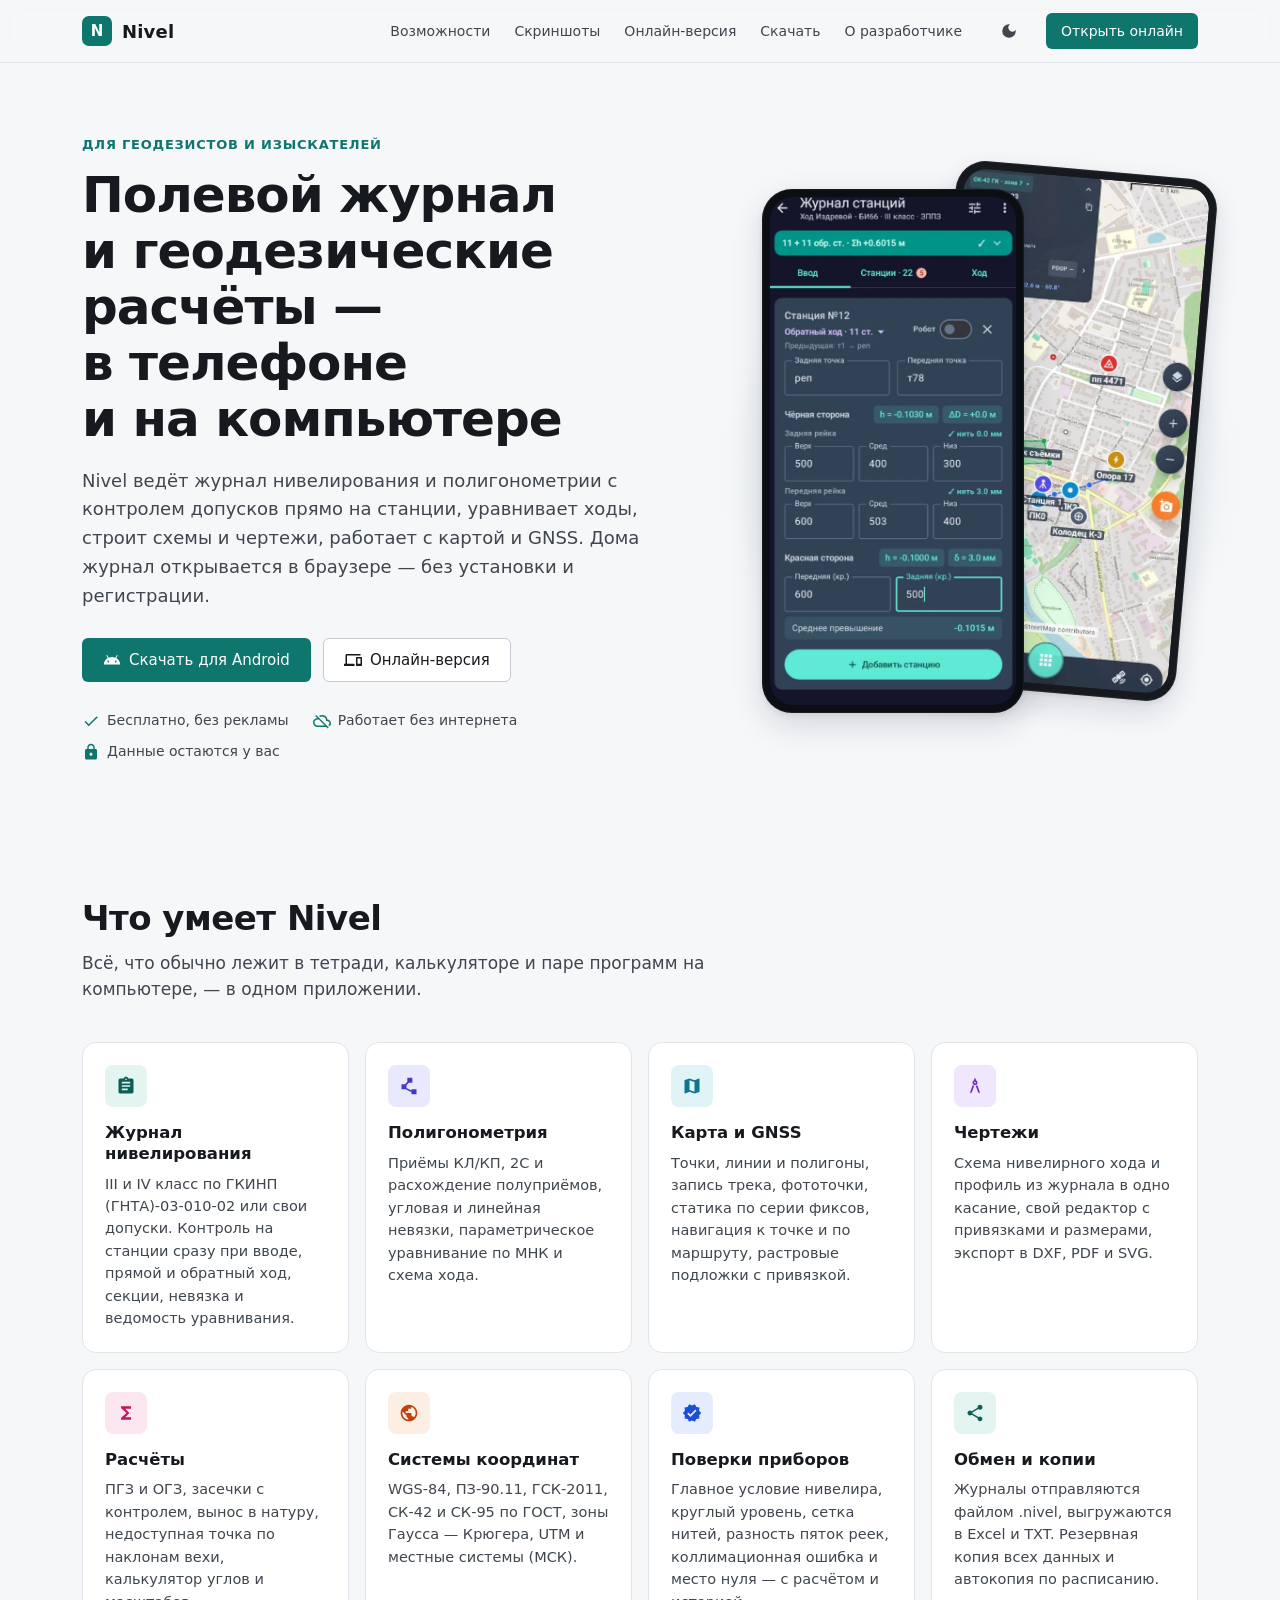
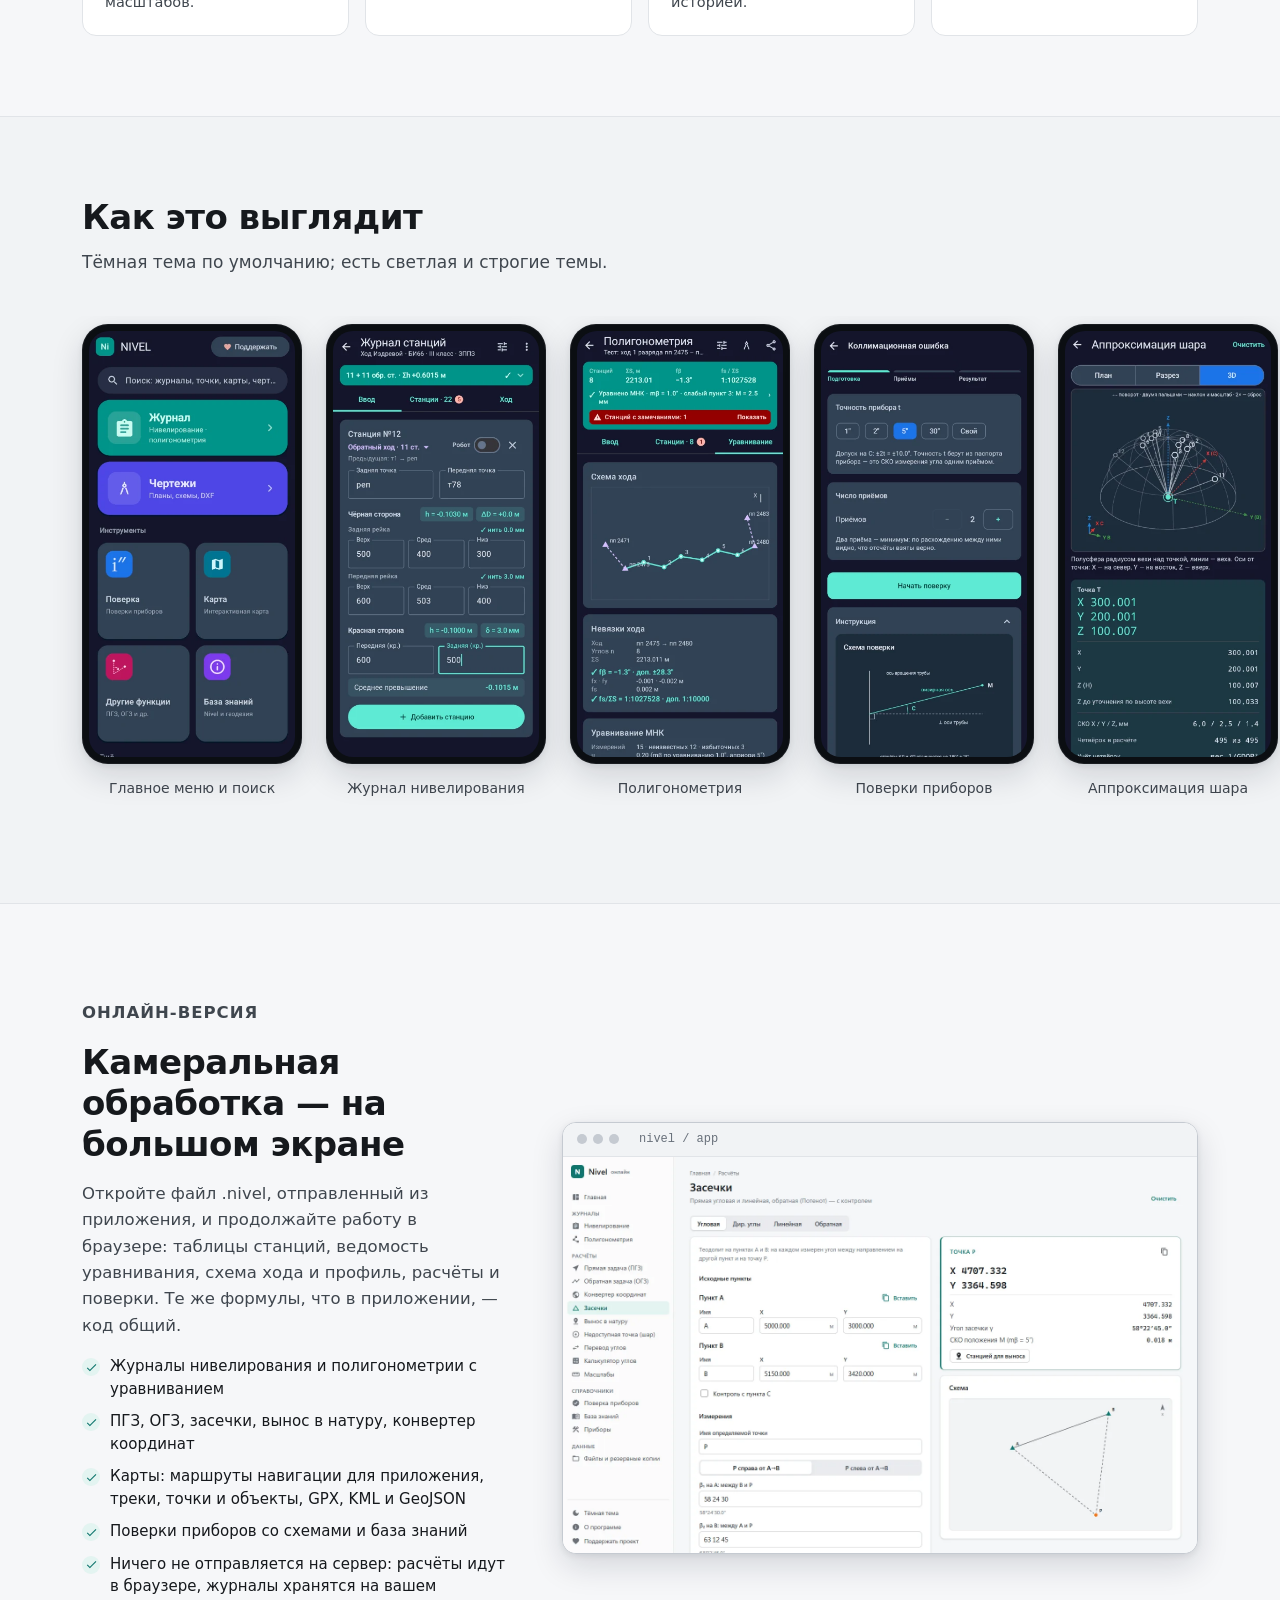
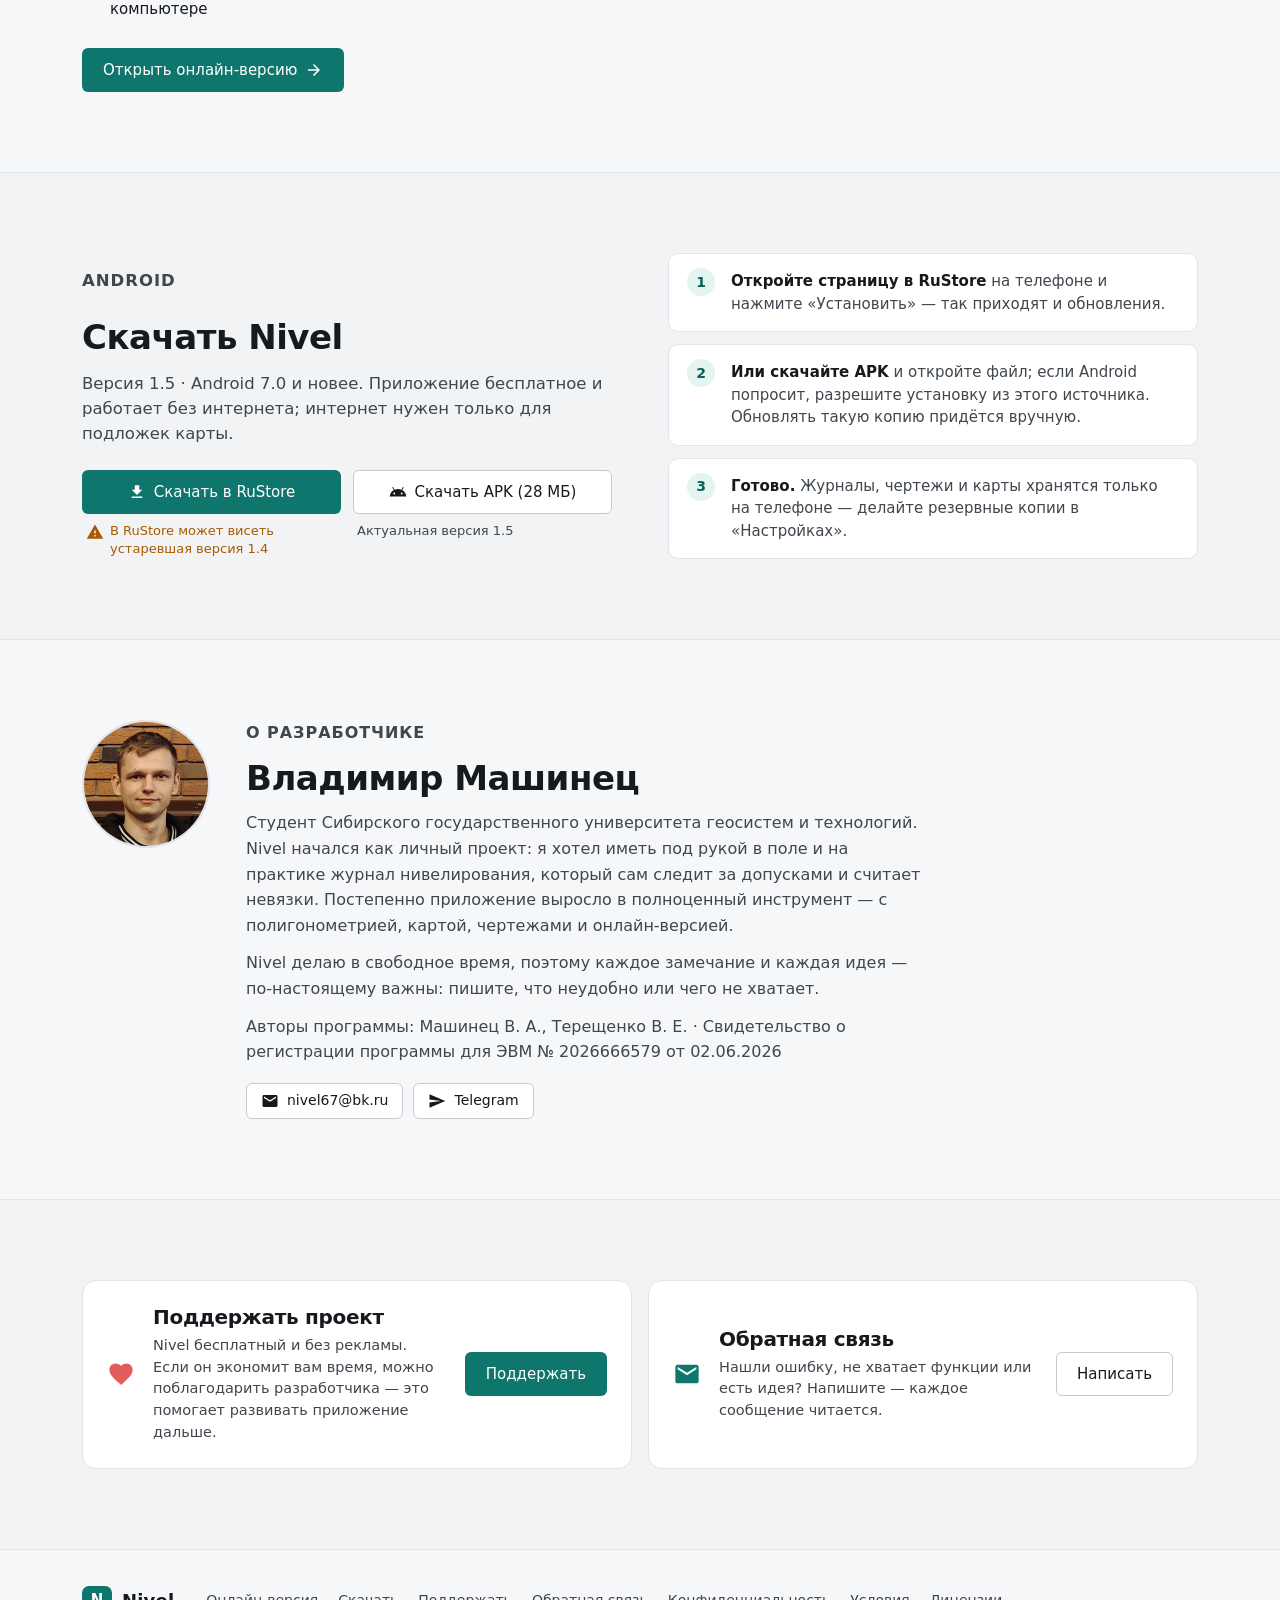
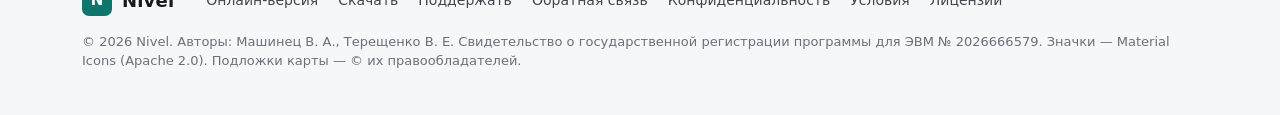
==== index.html @ 62a2965d "Онлайн-версия: чертежи (САПР), схемы засечек и выноса, ДИН-ввод, новое главное меню Co-Authored-By: " ====
<!doctype html>
<html lang="ru">
<head>
<meta charset="utf-8">
<meta name="viewport" content="width=device-width, initial-scale=1">
<title>Nivel — журналы нивелирования и геодезические расчёты</title>
<meta name="description" content="Nivel — приложение для геодезистов: журнал нивелирования с контролем на станции и уравниванием, полигонометрия, карта и GNSS, чертежи, засечки, конвертер координат. Есть онлайн-версия для компьютера.">
<meta name="theme-color" content="#F6F7F9" media="(prefers-color-scheme: light)">
<meta name="theme-color" content="#111418" media="(prefers-color-scheme: dark)">
<meta property="og:title" content="Nivel — журналы нивелирования и геодезические расчёты">
<meta property="og:description" content="Полевой журнал, уравнивание, карта, чертежи и расчёты — в телефоне и в браузере.">
<meta property="og:type" content="website">
<link rel="icon" href="assets/favicon.svg" type="image/svg+xml">
<link rel="stylesheet" href="assets/nivel.css">
<link rel="stylesheet" href="assets/landing.css">
<script>try{var t=localStorage.getItem("nivel.theme");if(t==="light"||t==="dark")document.documentElement.setAttribute("data-theme",t)}catch(e){}</script>
</head>
<body>

<header class="site-head">
  <div class="wrap head-in">
    <a class="logo" href="./"><span class="logo-badge">N</span>Nivel</a>
    <nav class="head-nav" aria-label="Разделы">
      <a href="#features">Возможности</a>
      <a href="#screens">Скриншоты</a>
      <a href="#online">Онлайн-версия</a>
      <a href="#android">Скачать</a>
      <a href="#about">О разработчике</a>
    </nav>
    <button class="icon-btn" id="theme" type="button" title="Сменить тему" aria-label="Сменить тему"><svg class="icon s"><use href="assets/icons.svg#dark_mode"/></svg></button>
    <a class="btn" href="app/">Открыть онлайн</a>
  </div>
</header>

<main>
  <!-- ===== Первый экран ===== -->
  <section class="hero">
    <div class="wrap hero-in">
      <div class="hero-text">
        <p class="eyebrow">Для геодезистов и изыскателей</p>
        <h1>Полевой журнал и&nbsp;геодезические расчёты&nbsp;— в&nbsp;телефоне и&nbsp;на&nbsp;компьютере</h1>
        <p class="lead">Nivel ведёт журнал нивелирования и полигонометрии с контролем допусков прямо на станции,
          уравнивает ходы, строит схемы и чертежи, работает с картой и GNSS. Дома журнал открывается в браузере —
          без установки и регистрации.</p>
        <div class="row hero-cta">
          <a class="btn large" href="#android"><svg class="icon s"><use href="assets/icons.svg#android"/></svg>Скачать для Android</a>
          <a class="btn large tonal" href="app/"><svg class="icon s"><use href="assets/icons.svg#devices"/></svg>Онлайн-версия</a>
        </div>
        <ul class="hero-facts">
          <li><svg class="icon s"><use href="assets/icons.svg#check"/></svg>Бесплатно, без рекламы</li>
          <li><svg class="icon s"><use href="assets/icons.svg#cloud_off"/></svg>Работает без интернета</li>
          <li><svg class="icon s"><use href="assets/icons.svg#lock"/></svg>Данные остаются у вас</li>
        </ul>
      </div>
      <div class="hero-phones" aria-hidden="true">
        <div class="phone back"><img src="assets/img/screens/map.webp" alt="" width="540" height="1081"></div>
        <div class="phone front"><img src="assets/img/screens/journal.webp" alt="" width="540" height="1081"></div>
      </div>
    </div>
  </section>

  <!-- ===== Возможности ===== -->
  <section class="section" id="features">
    <div class="wrap">
      <div class="section-head">
        <h2>Что умеет Nivel</h2>
        <p>Всё, что обычно лежит в тетради, калькуляторе и паре программ на компьютере, — в одном приложении.</p>
      </div>
      <div class="features">
        <article class="feature">
          <div class="f-ico acc-teal"><svg class="icon"><use href="assets/icons.svg#assignment"/></svg></div>
          <h3>Журнал нивелирования</h3>
          <p>III и IV класс по ГКИНП (ГНТА)-03-010-02 или свои допуски. Контроль на станции сразу при вводе,
            прямой и обратный ход, секции, невязка и ведомость уравнивания.</p>
        </article>
        <article class="feature">
          <div class="f-ico acc-indigo"><svg class="icon"><use href="assets/icons.svg#polyline"/></svg></div>
          <h3>Полигонометрия</h3>
          <p>Приёмы КЛ/КП, 2C и расхождение полуприёмов, угловая и линейная невязки, параметрическое уравнивание
            по МНК и схема хода.</p>
        </article>
        <article class="feature">
          <div class="f-ico acc-cyan"><svg class="icon"><use href="assets/icons.svg#map"/></svg></div>
          <h3>Карта и GNSS</h3>
          <p>Точки, линии и полигоны, запись трека, фототочки, статика по серии фиксов, навигация к точке и по
            маршруту, растровые подложки с привязкой.</p>
        </article>
        <article class="feature">
          <div class="f-ico acc-violet"><svg class="icon"><use href="assets/icons.svg#architecture"/></svg></div>
          <h3>Чертежи</h3>
          <p>Схема нивелирного хода и профиль из журнала в одно касание, свой редактор с привязками и размерами,
            экспорт в DXF, PDF и SVG.</p>
        </article>
        <article class="feature">
          <div class="f-ico acc-pink"><svg class="icon"><use href="assets/icons.svg#functions"/></svg></div>
          <h3>Расчёты</h3>
          <p>ПГЗ и ОГЗ, засечки с контролем, вынос в натуру, недоступная точка по наклонам вехи, калькулятор углов
            и масштабов.</p>
        </article>
        <article class="feature">
          <div class="f-ico acc-orange"><svg class="icon"><use href="assets/icons.svg#public"/></svg></div>
          <h3>Системы координат</h3>
          <p>WGS-84, ПЗ-90.11, ГСК-2011, СК-42 и СК-95 по ГОСТ, зоны Гаусса — Крюгера, UTM и местные системы (МСК).</p>
        </article>
        <article class="feature">
          <div class="f-ico acc-blue"><svg class="icon"><use href="assets/icons.svg#verified"/></svg></div>
          <h3>Поверки приборов</h3>
          <p>Главное условие нивелира, круглый уровень, сетка нитей, разность пяток реек, коллимационная ошибка
            и место нуля — с расчётом и историей.</p>
        </article>
        <article class="feature">
          <div class="f-ico acc-teal"><svg class="icon"><use href="assets/icons.svg#share"/></svg></div>
          <h3>Обмен и копии</h3>
          <p>Журналы отправляются файлом .nivel, выгружаются в Excel и TXT. Резервная копия всех данных и автокопия
            по расписанию.</p>
        </article>
      </div>
    </div>
  </section>

  <!-- ===== Скриншоты ===== -->
  <section class="section alt" id="screens">
    <div class="wrap">
      <div class="section-head">
        <h2>Как это выглядит</h2>
        <p>Тёмная тема по умолчанию; есть светлая и строгие темы.</p>
      </div>
    </div>
    <div class="gallery" tabindex="0" aria-label="Скриншоты приложения">
      <figure><div class="phone"><img src="assets/img/mill/menu.webp" alt="Главное меню и поиск" loading="lazy" width="400" height="824"></div><figcaption>Главное меню и поиск</figcaption></figure>
      <figure><div class="phone"><img src="assets/img/mill/journal.webp" alt="Журнал нивелирования" loading="lazy" width="400" height="824"></div><figcaption>Журнал нивелирования</figcaption></figure>
      <figure><div class="phone"><img src="assets/img/mill/traverse.webp" alt="Полигонометрия" loading="lazy" width="400" height="824"></div><figcaption>Полигонометрия</figcaption></figure>
      <figure><div class="phone"><img src="assets/img/mill/verification.webp" alt="Поверки приборов" loading="lazy" width="400" height="824"></div><figcaption>Поверки приборов</figcaption></figure>
      <figure><div class="phone"><img src="assets/img/mill/sphere.webp" alt="Аппроксимация шара" loading="lazy" width="400" height="824"></div><figcaption>Аппроксимация шара</figcaption></figure>
      <figure><div class="phone"><img src="assets/img/mill/map.webp" alt="Карта и объекты" loading="lazy" width="400" height="824"></div><figcaption>Карта и объекты</figcaption></figure>
      <figure><div class="phone"><img src="assets/img/mill/cad-list.webp" alt="Чертежи" loading="lazy" width="400" height="824"></div><figcaption>Чертежи</figcaption></figure>
      <figure><div class="phone"><img src="assets/img/mill/cad.webp" alt="Редактор чертежей" loading="lazy" width="400" height="824"></div><figcaption>Редактор чертежей</figcaption></figure>
      <figure><div class="phone"><img src="assets/img/mill/functions.webp" alt="Другие функции" loading="lazy" width="400" height="824"></div><figcaption>Другие функции</figcaption></figure>
      <figure><div class="phone"><img src="assets/img/mill/settings.webp" alt="Настройки и темы" loading="lazy" width="400" height="824"></div><figcaption>Настройки и темы</figcaption></figure>
      <figure><div class="phone"><img src="assets/img/mill/kb.webp" alt="База знаний" loading="lazy" width="400" height="824"></div><figcaption>База знаний</figcaption></figure>
    </div>
  </section>

  <!-- ===== Онлайн-версия ===== -->
  <section class="section" id="online">
    <div class="wrap online">
      <div class="online-text">
        <p class="eyebrow">Онлайн-версия</p>
        <h2>Камеральная обработка — на большом экране</h2>
        <p>Откройте файл .nivel, отправленный из приложения, и продолжайте работу в браузере: таблицы станций,
          ведомость уравнивания, схема хода и профиль, расчёты и поверки. Те же формулы, что в приложении, — код
          общий.</p>
        <ul class="checks">
          <li>Журналы нивелирования и полигонометрии с уравниванием</li>
          <li>ПГЗ, ОГЗ, засечки, вынос в натуру, конвертер координат</li>
          <li>Карты: маршруты навигации для приложения, треки, точки и объекты, GPX, KML и GeoJSON</li>
          <li>Поверки приборов со схемами и база знаний</li>
          <li>Ничего не отправляется на сервер: расчёты идут в браузере, журналы хранятся на вашем компьютере</li>
        </ul>
        <a class="btn large" href="app/">Открыть онлайн-версию<svg class="icon s"><use href="assets/icons.svg#arrow_forward"/></svg></a>
      </div>
      <div class="browser" aria-hidden="true">
        <div class="browser-bar"><i></i><i></i><i></i><span>nivel / app</span></div>
        <img class="img-light" src="assets/img/web.webp" alt="" width="1440" height="900">
        <img class="img-dark" src="assets/img/web-dark.webp" alt="" width="1440" height="900" loading="lazy">
      </div>
    </div>
  </section>

  <!-- ===== Скачать ===== -->
  <section class="section alt" id="android">
    <div class="wrap download">
      <div>
        <p class="eyebrow">Android</p>
        <h2>Скачать Nivel</h2>
        <p>Версия 1.5 · Android 7.0 и новее. Приложение бесплатное и работает без интернета; интернет нужен только для
          подложек карты.</p>
        <div class="row">
          <div class="dl"><a class="btn large" href="https://www.rustore.ru/catalog/app/com.example.nivel30" target="_blank" rel="noopener"><svg class="icon s"><use href="assets/icons.svg#download"/></svg>Скачать в RuStore</a><p class="dl-note warn"><svg class="icon s"><use href="assets/icons.svg#warning"/></svg>В RuStore может висеть устаревшая версия 1.4</p></div>
          <div class="dl"><a class="btn large tonal" href="https://github.com/Bikbop/nivel-site/releases/latest/download/Nivel.apk" rel="noopener"><svg class="icon s"><use href="assets/icons.svg#android"/></svg>Скачать APK (28 МБ)</a><p class="dl-note">Актуальная версия 1.5</p></div>
        </div>
      </div>
      <ol class="steps">
        <li><b>Откройте страницу в RuStore</b> на телефоне и нажмите «Установить» — так приходят и обновления.</li>
        <li><b>Или скачайте APK</b> и откройте файл; если Android попросит, разрешите установку из этого источника. Обновлять такую копию придётся вручную.</li>
        <li><b>Готово.</b> Журналы, чертежи и карты хранятся только на телефоне — делайте резервные копии в «Настройках».</li>
      </ol>
    </div>
  </section>

  <!-- ===== О разработчике ===== -->
  <section class="section" id="about">
    <div class="wrap about">
      <div class="avatar photo"><img src="assets/img/developer.webp" alt="Владимир Машинец" width="240" height="240" loading="lazy"></div>
      <div>
        <p class="eyebrow">О разработчике</p>
        <h2>Владимир Машинец</h2>
        <p>Студент Сибирского государственного университета геосистем и технологий. Nivel начался как личный проект:
          я хотел иметь под рукой в поле и на практике журнал нивелирования, который сам следит за допусками и считает
          невязки. Постепенно приложение выросло в полноценный инструмент — с полигонометрией, картой, чертежами и
          онлайн-версией.</p>
        <p>Nivel делаю в свободное время, поэтому каждое замечание и каждая идея — по-настоящему важны: пишите, что
          неудобно или чего не хватает.</p>
        <p class="muted">Авторы программы: Машинец В. А., Терещенко В. Е. · Свидетельство о регистрации программы для ЭВМ № 2026666579 от 02.06.2026</p>
        <div class="row">
          <a class="btn tonal" href="mailto:nivel67@bk.ru"><svg class="icon s"><use href="assets/icons.svg#mail"/></svg>nivel67@bk.ru</a>
          <a class="btn tonal" href="https://t.me/Koesit" target="_blank" rel="noopener"><svg class="icon s"><use href="assets/icons.svg#send"/></svg>Telegram</a>
        </div>
      </div>
    </div>
  </section>

  <!-- ===== Поддержка ===== -->
  <section class="section alt" id="support">
    <div class="wrap support">
      <div class="support-card">
        <svg class="icon l"><use href="assets/icons.svg#favorite"/></svg>
        <div class="grow">
          <h2>Поддержать проект</h2>
          <p>Nivel бесплатный и без рекламы. Если он экономит вам время, можно поблагодарить разработчика — это помогает
            развивать приложение дальше.</p>
        </div>
        <a class="btn large" href="https://pay.cloudtips.ru/p/60ecbee7" target="_blank" rel="noopener">Поддержать</a>
      </div>
      <div class="support-card">
        <svg class="icon l"><use href="assets/icons.svg#mail"/></svg>
        <div class="grow">
          <h2>Обратная связь</h2>
          <p>Нашли ошибку, не хватает функции или есть идея? Напишите — каждое сообщение читается.</p>
        </div>
        <a class="btn large tonal" href="mailto:nivel67@bk.ru" target="_blank" rel="noopener">Написать</a>
      </div>
    </div>
  </section>
</main>

<footer class="site-foot">
  <div class="wrap foot-in">
    <a class="logo" href="./"><span class="logo-badge">N</span>Nivel</a>
    <nav>
      <a href="app/">Онлайн-версия</a>
      <a href="#android">Скачать</a>
      <a href="#support">Поддержать</a>
      <a href="mailto:nivel67@bk.ru" target="_blank" rel="noopener">Обратная связь</a>
      <a href="privacy/">Конфиденциальность</a>
      <a href="terms/">Условия</a>
      <a href="licenses/">Лицензии</a>
    </nav>
    <p class="muted small">© 2026 Nivel. Авторы: Машинец В. А., Терещенко В. Е. Свидетельство о государственной регистрации программы для ЭВМ № 2026666579. Значки — Material Icons (Apache 2.0). Подложки карты — © их правообладателей.</p>
  </div>
</footer>

<script>
(function () {
  var btn = document.getElementById("theme"), root = document.documentElement;
  function dark() {
    var t = root.getAttribute("data-theme");
    return t ? t === "dark" : window.matchMedia("(prefers-color-scheme: dark)").matches;
  }
  function icon() { btn.querySelector("use").setAttribute("href", "assets/icons.svg#" + (dark() ? "light_mode" : "dark_mode")); }
  btn.addEventListener("click", function () {
    var next = dark() ? "light" : "dark";
    root.setAttribute("data-theme", next);
    try { localStorage.setItem("nivel.theme", next); } catch (e) {}
    icon();
  });
  icon();
})();
</script>
</body>
</html>
---- assets/nivel.css ----
/*
 * Общая тема сайта Nivel (лендинг + онлайн-версия). Не копирует мобильное приложение: сдержанная «настольная»
 * палитра, тонкие рамки вместо цветных плашек, один фирменный акцент (бирюзовый Nivel).
 * Тема по умолчанию — как в системе; выбор пользователя — атрибут data-theme на <html>.
 */
:root {
  color-scheme: light;
  --bg: #F6F7F9;
  --on-bg: #16191D;
  --surface: #FFFFFF;
  --surface-2: #F1F3F5;
  --surface-variant: #E9ECEF;
  --on-surface-variant: #3F464E;
  --muted: #69717B;
  --outline: #C5CAD1;
  --outline-soft: #E1E4E8;
  --sidebar: #FBFBFC;

  --primary: #0F766E;
  --primary-hover: #0B5F58;
  --on-primary: #FFFFFF;
  --primary-soft: #E3F4F1;
  --on-primary-soft: #0B5F58;
  --primary-container: var(--primary-soft);
  --on-primary-container: var(--on-primary-soft);
  --secondary: #2563EB;
  --secondary-container: #E4ECFD;
  --on-secondary-container: #1D4ED8;
  --tertiary: #7C3AED;
  --tertiary-container: #EFE7FD;
  --on-tertiary-container: #6D28D9;
  --error: #C62828;
  --error-container: #FDECEC;
  --on-error-container: #8E1B1B;
  --ok: #15803D;
  --warn: #B45309;

  --orange: #FDEEE3; --on-orange: #C2410C;
  --pink: #FCE7F1; --on-pink: #BE185D;
  --cyan: #E0F4F8; --on-cyan: #0E7490;
  --indigo: #E8E9FD; --on-indigo: #4338CA;

  --radius-s: 6px;
  --radius-m: 8px;
  --radius-l: 10px;
  --radius-xl: 14px;
  --shadow: 0 1px 2px rgb(16 24 40 / .06), 0 1px 3px rgb(16 24 40 / .08);
  --shadow-lg: 0 12px 32px rgb(16 24 40 / .14), 0 2px 6px rgb(16 24 40 / .08);
  --font: "Segoe UI Variable Text", "Segoe UI", system-ui, -apple-system, "Roboto", "Helvetica Neue", Arial, sans-serif;
  --mono: "Cascadia Mono", "JetBrains Mono", "SF Mono", ui-monospace, Consolas, "Roboto Mono", monospace;
}

@media (prefers-color-scheme: dark) {
  :root:not([data-theme="light"]) {
    color-scheme: dark;
    --bg: #111418;
    --on-bg: #E6E8EB;
    --surface: #181C21;
    --surface-2: #1F242A;
    --surface-variant: #262C33;
    --on-surface-variant: #C2C8CF;
    --muted: #8D96A0;
    --outline: #3D4550;
    --outline-soft: #2A3038;
    --sidebar: #14181C;
    --primary: #2DD4BF;
    --primary-hover: #5EEAD4;
    --on-primary: #04211E;
    --primary-soft: #12302D;
    --on-primary-soft: #7EE8D8;
    --secondary: #7AA7FF;
    --secondary-container: #1A2742;
    --on-secondary-container: #A9C4FF;
    --tertiary: #B79CFF;
    --tertiary-container: #271E3D;
    --on-tertiary-container: #CDB8FF;
    --error: #FF8A80;
    --error-container: #3A1A1A;
    --on-error-container: #FFC9C4;
    --ok: #4ADE80;
    --warn: #FBBF24;
    --orange: #33231A; --on-orange: #FDBA8C;
    --pink: #351A27; --on-pink: #F9A8D4;
    --cyan: #13292F; --on-cyan: #7DD3E6;
    --indigo: #1F2140; --on-indigo: #A5B4FC;
    --shadow: 0 1px 2px rgb(0 0 0 / .4);
    --shadow-lg: 0 16px 40px rgb(0 0 0 / .5);
  }
}
:root[data-theme="dark"] {
  color-scheme: dark;
  --bg: #111418;
  --on-bg: #E6E8EB;
  --surface: #181C21;
  --surface-2: #1F242A;
  --surface-variant: #262C33;
  --on-surface-variant: #C2C8CF;
  --muted: #8D96A0;
  --outline: #3D4550;
  --outline-soft: #2A3038;
  --sidebar: #14181C;
  --primary: #2DD4BF;
  --primary-hover: #5EEAD4;
  --on-primary: #04211E;
  --primary-soft: #12302D;
  --on-primary-soft: #7EE8D8;
  --secondary: #7AA7FF;
  --secondary-container: #1A2742;
  --on-secondary-container: #A9C4FF;
  --tertiary: #B79CFF;
  --tertiary-container: #271E3D;
  --on-tertiary-container: #CDB8FF;
  --error: #FF8A80;
  --error-container: #3A1A1A;
  --on-error-container: #FFC9C4;
  --ok: #4ADE80;
  --warn: #FBBF24;
  --orange: #33231A; --on-orange: #FDBA8C;
  --pink: #351A27; --on-pink: #F9A8D4;
  --cyan: #13292F; --on-cyan: #7DD3E6;
  --indigo: #1F2140; --on-indigo: #A5B4FC;
  --shadow: 0 1px 2px rgb(0 0 0 / .4);
  --shadow-lg: 0 16px 40px rgb(0 0 0 / .5);
}

* { box-sizing: border-box; }
html { -webkit-text-size-adjust: 100%; }
body {
  margin: 0;
  background: var(--bg);
  color: var(--on-bg);
  font: 15px/1.5 var(--font);
  -webkit-font-smoothing: antialiased;
}
a { color: var(--primary); text-decoration: none; }
a:hover { text-decoration: underline; }
h1, h2, h3, h4 { line-height: 1.25; margin: 0; font-weight: 600; }
p { margin: 0 0 .75em; }
code, .mono { font-family: var(--mono); }
img { max-width: 100%; }
::selection { background: color-mix(in srgb, var(--primary) 28%, transparent); }
:focus-visible { outline: 2px solid var(--primary); outline-offset: 2px; }

.icon { width: 20px; height: 20px; fill: currentColor; flex: none; display: inline-block; vertical-align: middle; }
.icon.s { width: 18px; height: 18px; }
.icon.l { width: 28px; height: 28px; }

/* ---------- логотип ---------- */
.logo { display: inline-flex; align-items: center; gap: 10px; color: var(--on-bg); font-size: 18px; font-weight: 600; letter-spacing: .01em; }
.logo:hover { text-decoration: none; }
.logo-badge {
  width: 30px; height: 30px; border-radius: 7px; background: var(--primary);
  color: var(--on-primary); display: grid; place-items: center; font-weight: 700; font-size: 15px;
}

/* ---------- кнопки ---------- */
.btn {
  display: inline-flex; align-items: center; justify-content: center; gap: 8px;
  min-height: 36px; padding: 6px 14px; border-radius: var(--radius-s); border: 1px solid transparent;
  font: 500 14px/1.2 var(--font); cursor: pointer; text-decoration: none !important; white-space: nowrap;
  background: var(--primary); color: var(--on-primary); transition: background .12s, border-color .12s, color .12s;
}
.btn:hover { background: var(--primary-hover); }
.btn:disabled { opacity: .45; cursor: default; }
.btn.tonal { background: var(--surface); color: var(--on-bg); border-color: var(--outline); }
.btn.tonal:hover { background: var(--surface-2); }
.btn.outline { background: transparent; color: var(--primary); border-color: var(--outline); }
.btn.outline:hover { background: var(--primary-soft); }
.btn.text { background: transparent; color: var(--primary); padding: 6px 10px; }
.btn.text:hover { background: var(--primary-soft); }
.btn.danger { background: var(--error); color: #fff; }
.btn.danger:hover { filter: brightness(.92); }
.btn.small { min-height: 30px; padding: 3px 10px; font-size: 13px; }
.btn.large { min-height: 44px; padding: 10px 20px; font-size: 15px; }
.icon-btn {
  width: 34px; height: 34px; border-radius: var(--radius-s); border: 0; background: transparent; color: var(--on-surface-variant);
  display: inline-grid; place-items: center; cursor: pointer; flex: none;
}
.icon-btn:hover { background: var(--surface-variant); color: var(--on-bg); }
.support-btn .icon { color: #E25C5C; }
---- assets/landing.css ----
/* Лендинг Nivel. Токены и кнопки — из nivel.css. */

html { scroll-behavior: smooth; scroll-padding-top: 72px; }
.wrap { width: 100%; max-width: 1180px; margin: 0 auto; padding: 0 32px; }
.row { display: flex; gap: 10px; align-items: center; flex-wrap: wrap; }
.grow { flex: 1; min-width: 0; }
.muted { color: var(--muted); }
.small { font-size: 13px; }
.btn.disabled { opacity: .5; pointer-events: none; }
.btn .icon:last-child:not(:first-child) { margin-left: 2px; }

/* ---------- шапка ---------- */
.site-head {
  position: sticky; top: 0; z-index: 20; background: color-mix(in srgb, var(--bg) 88%, transparent);
  backdrop-filter: blur(10px); border-bottom: 1px solid var(--outline-soft);
}
.head-in { display: flex; align-items: center; gap: 20px; height: 62px; }
.head-nav { display: flex; gap: 4px; margin-left: auto; }
.head-nav a { color: var(--on-surface-variant); font-size: 14px; padding: 6px 10px; border-radius: var(--radius-s); }
.head-nav a:hover { background: var(--surface-variant); color: var(--on-bg); text-decoration: none; }

/* ---------- первый экран ---------- */
.hero { padding: 72px 0 56px; overflow: hidden; }
.hero-in { display: grid; grid-template-columns: minmax(0, 1.15fr) minmax(0, .85fr); gap: 48px; align-items: center; }
.eyebrow { font-size: 13px; font-weight: 600; letter-spacing: .06em; text-transform: uppercase; color: var(--primary); margin-bottom: 12px; }
.hero h1 { font-size: clamp(32px, 4.2vw, 50px); line-height: 1.12; letter-spacing: -.02em; font-weight: 700; }
.lead { font-size: 18px; line-height: 1.6; color: var(--on-surface-variant); margin: 20px 0 28px; max-width: 600px; }
.hero-cta { gap: 12px; }
.hero-facts { list-style: none; padding: 0; margin: 28px 0 0; display: flex; flex-wrap: wrap; gap: 10px 24px; font-size: 14px; color: var(--on-surface-variant); }
.hero-facts li { display: flex; align-items: center; gap: 7px; }
.hero-facts .icon { color: var(--primary); }

.phone {
  border-radius: 30px; padding: 8px; background: #0B0E12; box-shadow: var(--shadow-lg), 0 0 0 1px rgb(255 255 255 / .06) inset;
  aspect-ratio: 540 / 1081; position: relative;
}
.phone img { display: block; width: 100%; height: 100%; object-fit: cover; border-radius: 23px; }
.hero-phones { position: relative; height: 560px; }
.hero-phones .phone { position: absolute; width: 262px; }
.hero-phones .front { left: 4%; top: 20px; z-index: 2; }
.hero-phones .back { left: 42%; top: 0; transform: rotate(5deg); opacity: .95; }
.hero-phones::before {
  content: ""; position: absolute; inset: 8% -10% 0 -6%; border-radius: 50%;
  background: radial-gradient(closest-side, color-mix(in srgb, var(--primary) 22%, transparent), transparent);
}

/* ---------- секции ---------- */
.section { padding: 80px 0; }
.section.alt { background: var(--surface-2); border-block: 1px solid var(--outline-soft); }
.section-head { max-width: 680px; margin-bottom: 40px; }
.section h2 { font-size: clamp(26px, 3vw, 34px); letter-spacing: -.015em; line-height: 1.2; }
.section-head p { color: var(--on-surface-variant); font-size: 17px; margin-top: 12px; }

.features { display: grid; grid-template-columns: repeat(4, minmax(0, 1fr)); gap: 16px; }
.feature { background: var(--surface); border: 1px solid var(--outline-soft); border-radius: var(--radius-xl); padding: 22px; }
.f-ico { width: 42px; height: 42px; border-radius: var(--radius-m); display: grid; place-items: center; margin-bottom: 16px; }
.feature h3 { font-size: 16.5px; margin-bottom: 8px; }
.feature p { font-size: 14.5px; color: var(--on-surface-variant); line-height: 1.55; margin: 0; }
.acc-teal { background: var(--primary-soft); color: var(--on-primary-soft); }
.acc-blue { background: var(--secondary-container); color: var(--on-secondary-container); }
.acc-violet { background: var(--tertiary-container); color: var(--on-tertiary-container); }
.acc-orange { background: var(--orange); color: var(--on-orange); }
.acc-pink { background: var(--pink); color: var(--on-pink); }
.acc-cyan { background: var(--cyan); color: var(--on-cyan); }
.acc-indigo { background: var(--indigo); color: var(--on-indigo); }

/* галерея: прокрутка по горизонтали, первый кадр выровнен по контенту */
.gallery {
  display: flex; gap: 24px; overflow-x: auto; scroll-snap-type: x mandatory; outline: 0;
  padding: 8px max(32px, calc((100% - 1180px) / 2 + 32px)) 24px; scroll-padding-inline: max(32px, calc((100% - 1180px) / 2 + 32px));
}
@supports (-moz-appearance: none) { .gallery { scrollbar-width: auto; scrollbar-color: var(--outline) var(--surface); } }
.gallery::-webkit-scrollbar { height: 16px; }
.gallery::-webkit-scrollbar-track { background: var(--surface); border-radius: 8px; margin-inline: max(32px, calc((100% - 1180px) / 2 + 32px)); }
.gallery::-webkit-scrollbar-thumb { background: var(--outline); border-radius: 8px; border: 3px solid var(--surface); }
.gallery::-webkit-scrollbar-thumb:hover { background: var(--primary); }
.gallery figure { margin: 0; flex: none; width: 220px; scroll-snap-align: start; }
.gallery figcaption { text-align: center; font-size: 14px; color: var(--on-surface-variant); margin-top: 14px; }
.gallery .phone { border-radius: 26px; padding: 7px; }
.gallery .phone img { border-radius: 20px; }

/* онлайн-версия */
.online { display: grid; grid-template-columns: minmax(0, .8fr) minmax(0, 1.2fr); gap: 56px; align-items: center; }
.online-text > p { color: var(--on-surface-variant); font-size: 16.5px; line-height: 1.6; margin: 16px 0; }
.checks { list-style: none; padding: 0; margin: 0 0 28px; display: grid; gap: 10px; }
.checks li { position: relative; padding-left: 28px; font-size: 15px; }
.checks li::before {
  content: ""; position: absolute; left: 0; top: 3px; width: 18px; height: 18px; border-radius: 50%;
  background: var(--primary-soft) url("data:image/svg+xml,%3Csvg xmlns='http://www.w3.org/2000/svg' viewBox='0 0 24 24'%3E%3Cpath fill='%230F766E' d='M9 16.2 4.8 12l-1.4 1.4L9 19 21 7l-1.4-1.4z'/%3E%3C/svg%3E") center / 13px no-repeat;
}
.browser { border-radius: var(--radius-xl); overflow: hidden; border: 1px solid var(--outline); box-shadow: var(--shadow-lg); background: var(--surface); }
.browser-bar { display: flex; align-items: center; gap: 6px; height: 34px; padding: 0 14px; background: var(--surface-2); border-bottom: 1px solid var(--outline-soft); }
.browser-bar i { width: 10px; height: 10px; border-radius: 50%; background: var(--outline); }
.browser-bar span { margin-left: 14px; font-size: 12px; color: var(--muted); font-family: var(--mono); }
.browser img { display: block; width: 100%; height: auto; }
.browser .img-dark { display: none; }
:root[data-theme="dark"] .browser .img-dark { display: block; }
:root[data-theme="dark"] .browser .img-light { display: none; }
@media (prefers-color-scheme: dark) {
  :root:not([data-theme="light"]) .browser .img-dark { display: block; }
  :root:not([data-theme="light"]) .browser .img-light { display: none; }
}

/* скачать */
.download { display: grid; grid-template-columns: minmax(0, 1fr) minmax(0, 1fr); gap: 56px; align-items: center; }
.download > div > p { color: var(--on-surface-variant); font-size: 16.5px; margin: 14px 0 24px; }
.steps { counter-reset: s; list-style: none; padding: 0; margin: 0; display: grid; gap: 12px; }
.steps li {
  counter-increment: s; background: var(--surface); border: 1px solid var(--outline-soft); border-radius: var(--radius-l);
  padding: 16px 18px 16px 62px; position: relative; font-size: 15px; color: var(--on-surface-variant);
}
.steps li b { color: var(--on-bg); }
.steps li::before {
  content: counter(s); position: absolute; left: 18px; top: 14px; width: 28px; height: 28px; border-radius: 50%;
  background: var(--primary-soft); color: var(--on-primary-soft); display: grid; place-items: center; font-weight: 700; font-size: 14px;
}

/* о разработчике */
.about { display: flex; gap: 36px; align-items: flex-start; }
.about > div:last-child { max-width: 680px; }
.avatar {
  width: 128px; height: 128px; border-radius: 50%; flex: none; display: grid; place-items: center; font-size: 44px; font-weight: 700;
  background: var(--surface-variant); color: var(--muted); border: 1px dashed var(--outline);
}
.avatar.photo { border: 2px solid var(--outline-soft); overflow: hidden; }
.avatar.photo img { width: 100%; height: 100%; object-fit: cover; display: block; }
.about h2 { margin-bottom: 12px; }
.about p { color: var(--on-surface-variant); font-size: 16px; line-height: 1.6; }
.about .row { margin-top: 18px; }

/* поддержка */
.support { display: grid; grid-template-columns: minmax(0, 1fr) minmax(0, 1fr); gap: 16px; }
.support-card {
  display: flex; gap: 18px; align-items: center; background: var(--surface); border: 1px solid var(--outline-soft);
  border-radius: var(--radius-xl); padding: 24px;
}
.support-card > .icon { color: var(--primary); }
.support-card:first-child > .icon { color: #E25C5C; }
.support-card h2 { font-size: 20px; margin-bottom: 6px; }
.support-card p { color: var(--on-surface-variant); font-size: 14.5px; margin: 0; }

/* подвал */
.site-foot { padding: 36px 0 44px; }
.foot-in { display: flex; flex-wrap: wrap; gap: 16px 32px; align-items: center; }
.foot-in nav { display: flex; flex-wrap: wrap; gap: 6px 20px; font-size: 14px; }
.foot-in nav a { color: var(--on-surface-variant); }
.foot-in p { width: 100%; margin: 0; }

/* ---------- адаптивность ---------- */
@media (max-width: 1080px) {
  .features { grid-template-columns: repeat(2, minmax(0, 1fr)); }
  .head-nav { display: none; }
  .head-in > .icon-btn { margin-left: auto; }
}
@media (max-width: 900px) {
  .hero { padding: 40px 0 24px; }
  .hero-in, .online, .download, .support { grid-template-columns: minmax(0, 1fr); gap: 36px; }
  .hero-phones { height: 440px; max-width: 420px; }
  .hero-phones .phone { width: 200px; }
  .section { padding: 56px 0; }
}
@media (max-width: 600px) {
  .wrap { padding: 0 16px; }
  .features { grid-template-columns: minmax(0, 1fr); }
  .gallery { padding-inline: 16px; scroll-padding-inline: 16px; }
  .gallery figure { width: 180px; }
  .head-in .btn { padding: 6px 12px; }
  .lead { font-size: 16.5px; }
  .about { flex-direction: column; gap: 20px; }
  .avatar { width: 96px; height: 96px; font-size: 34px; }
  .support-card { flex-direction: column; align-items: flex-start; }
  .hero-phones { height: 380px; }
  .hero-phones .phone { width: 170px; }
}

/* юридические страницы */
.head-nav a[aria-current="page"] { background: var(--surface-variant); color: var(--on-bg); }
.doc { max-width: 820px; padding-top: 48px; padding-bottom: 72px; }
.doc h1 { font-size: clamp(28px, 3.4vw, 38px); line-height: 1.15; letter-spacing: -.02em; margin-bottom: 8px; }
.doc h2 { font-size: 22px; margin: 36px 0 10px; letter-spacing: -.01em; }
.doc h3 { font-size: 16.5px; margin: 22px 0 6px; }
.doc p, .doc li { font-size: 16px; line-height: 1.65; color: var(--on-surface-variant); }
.doc p { margin: 10px 0; }
.doc ul { margin: 10px 0; padding-left: 22px; }
.doc li { margin: 6px 0; }
.doc li b, .doc p b { color: var(--on-bg); font-weight: 600; }

/* Кнопки скачивания: две равные колонки, подписи под кнопками */
.download .row { display: grid; grid-template-columns: repeat(2, minmax(0, 1fr)); gap: 10px 12px; align-items: start; }
.dl { display: flex; flex-direction: column; gap: 8px; min-width: 0; }
.dl .btn { justify-content: center; width: 100%; white-space: nowrap; }
.dl-note { margin: 0; padding: 0 4px; font-size: 13px; line-height: 1.35; color: var(--on-surface-variant); display: flex; gap: 6px; align-items: flex-start; }
.dl-note.warn { color: #a85a00; }
.dl-note .icon { flex: none; margin-top: 1px; }
@media (max-width: 480px) { .download .row { grid-template-columns: minmax(0, 1fr); } }
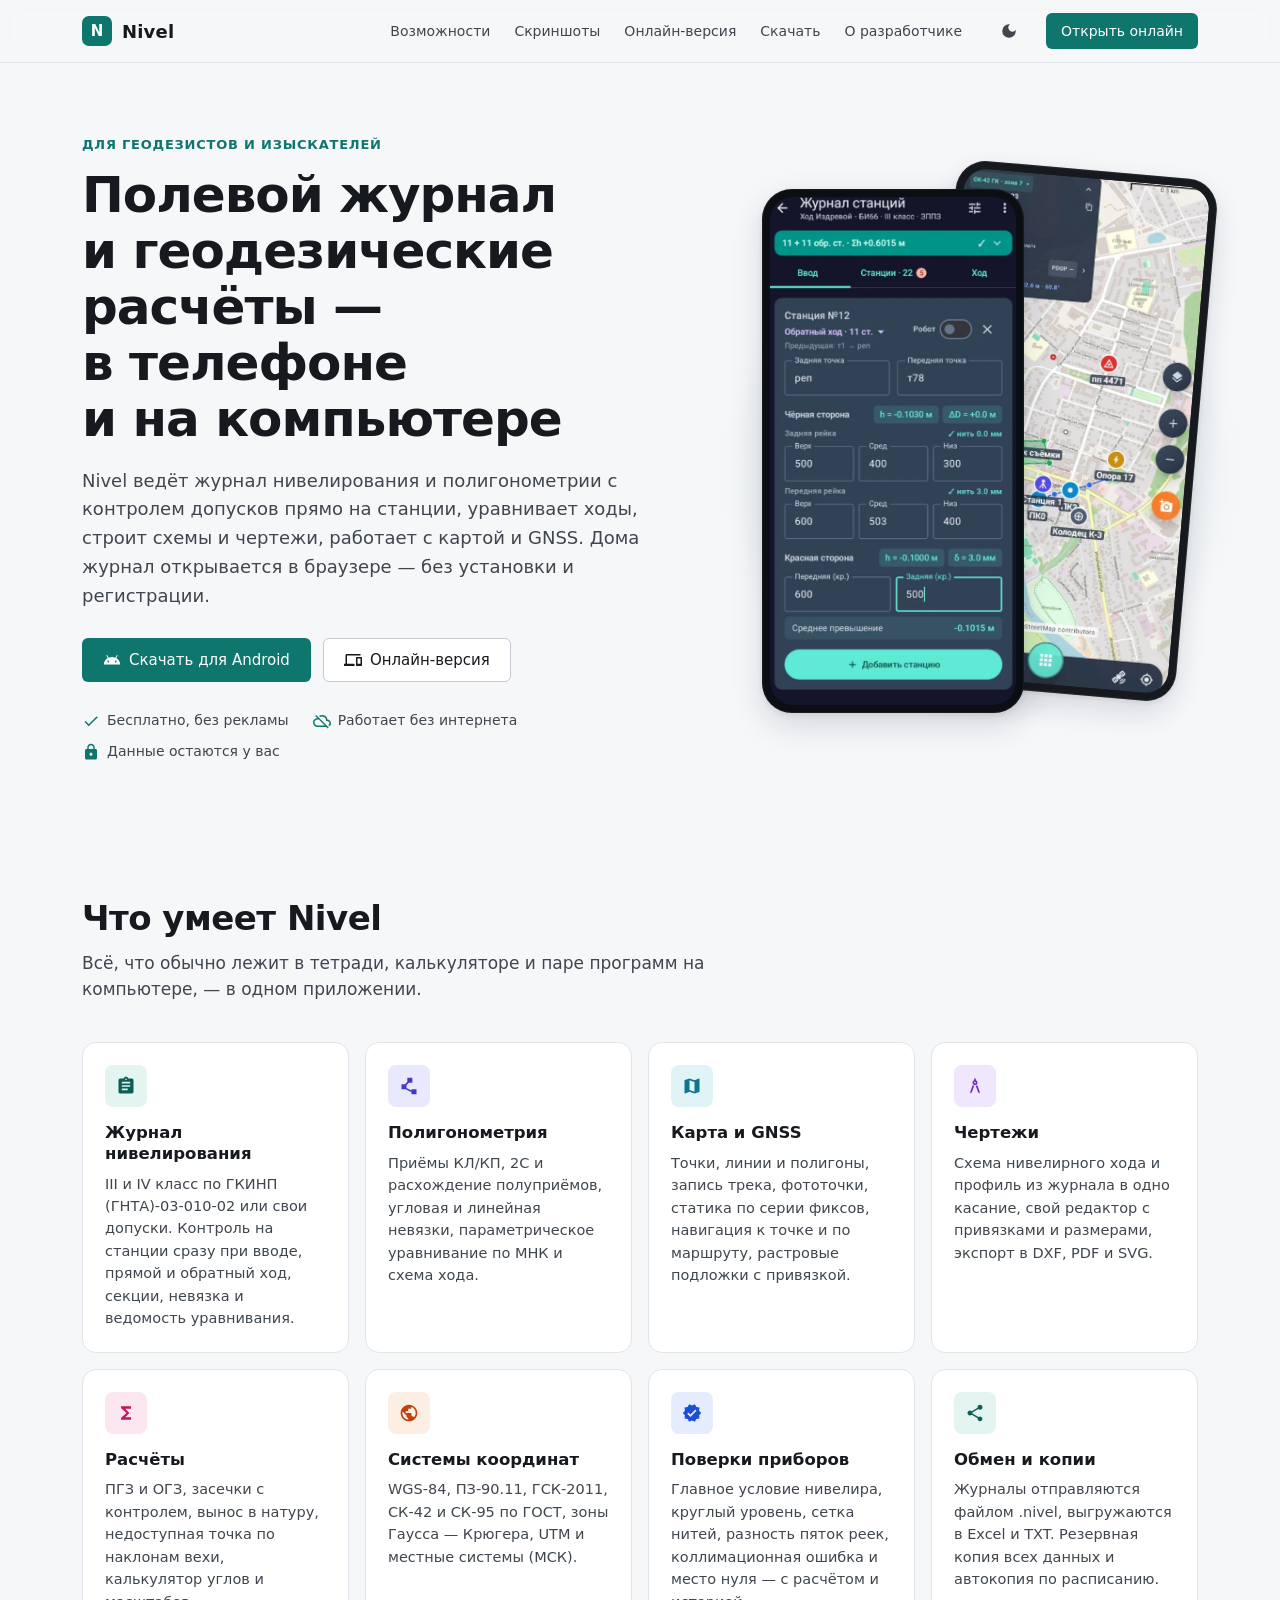
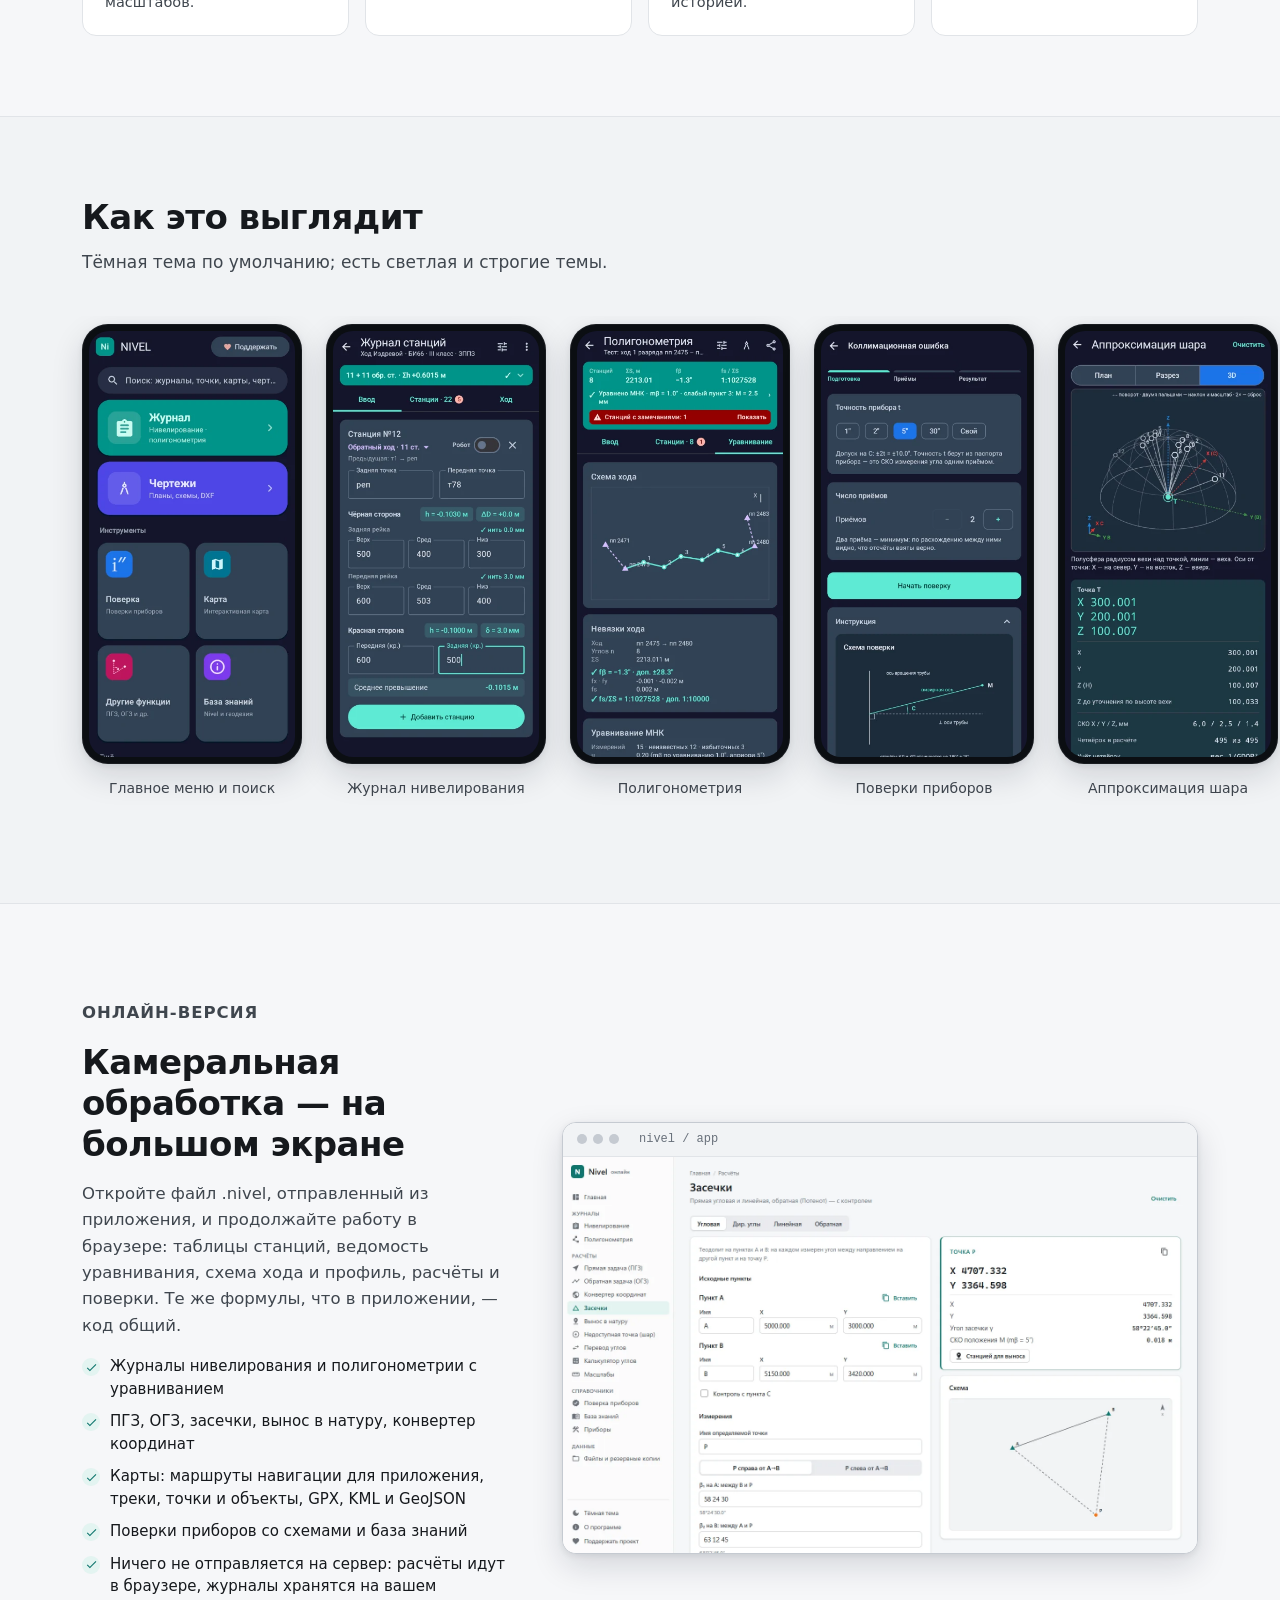
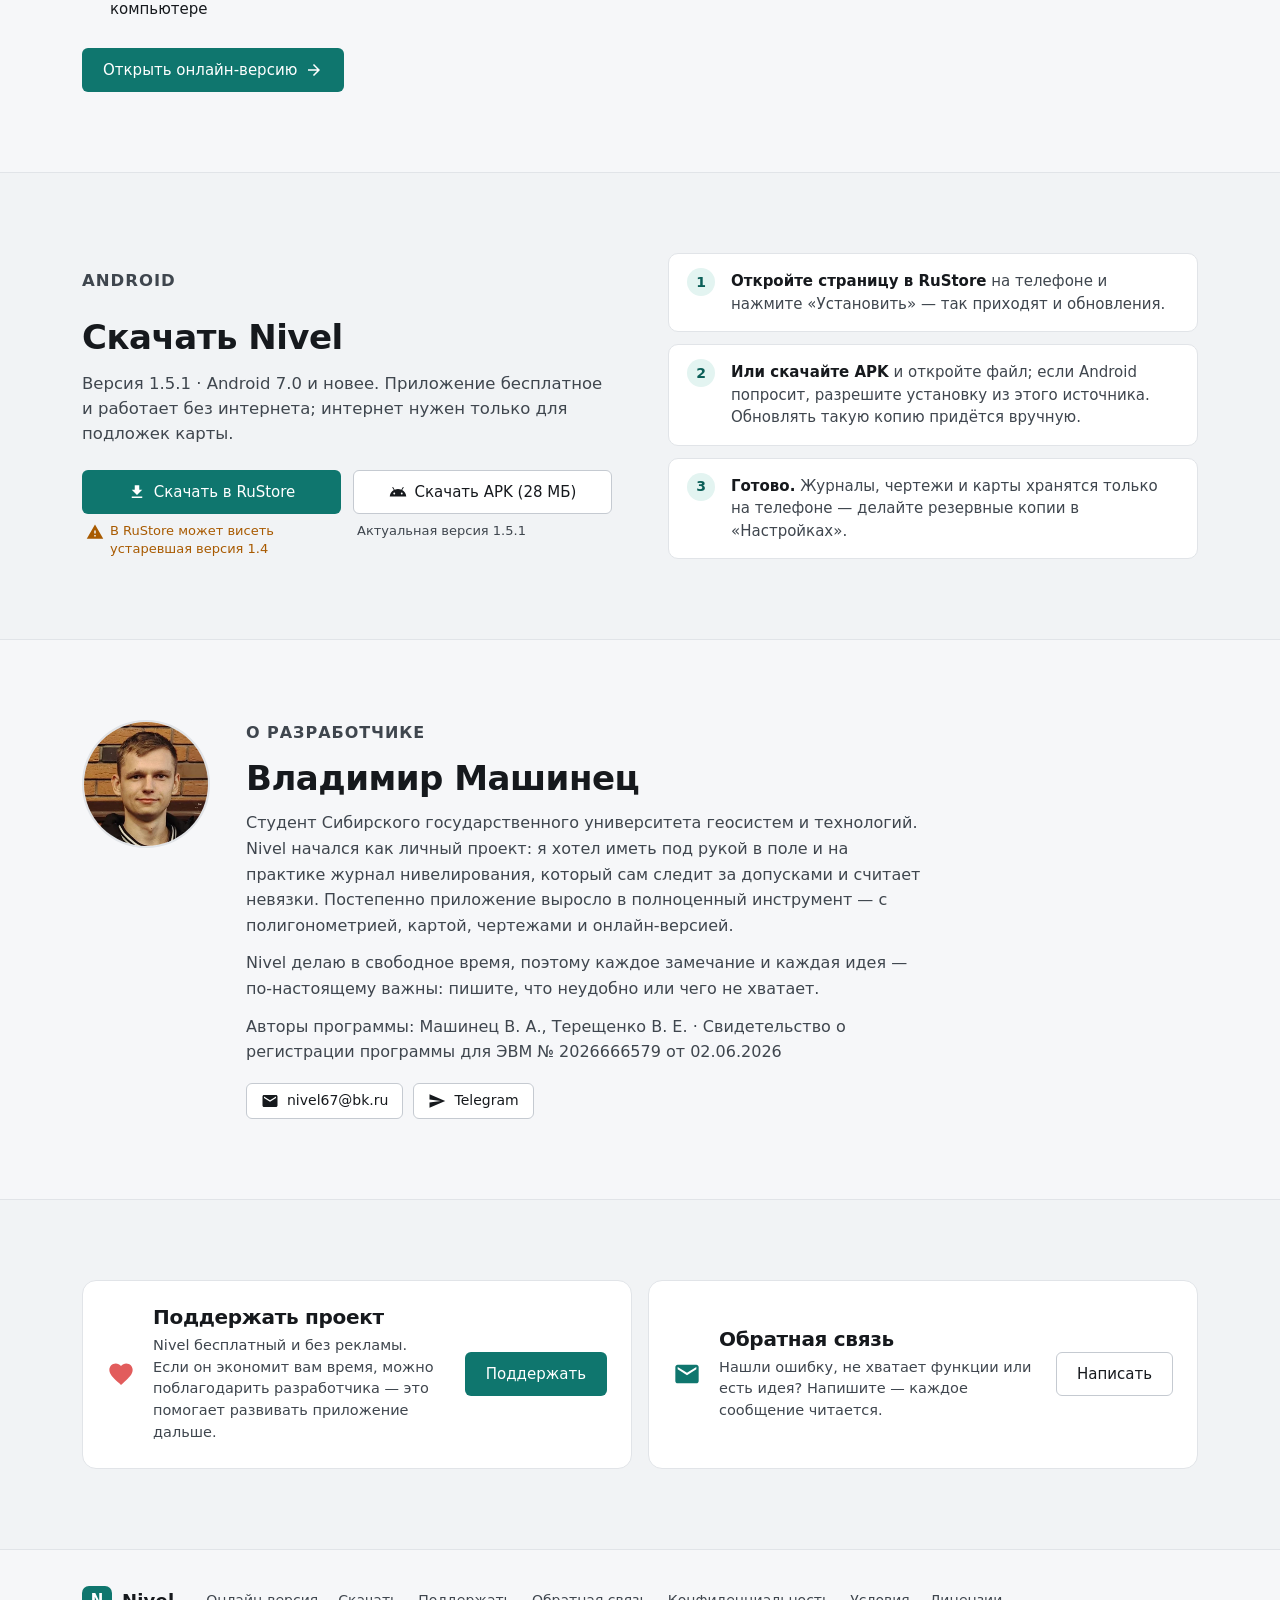
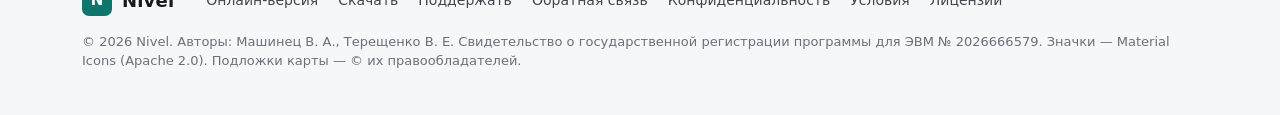
==== commit c52ea10c: "Сайт: версия 1.5.1, защита данных (копия .nivel, постоянное хранилище), правки редактора чертежей Co" ====
--- a/index.html
+++ b/index.html
@@ -173,11 +173,11 @@
       <div>
         <p class="eyebrow">Android</p>
         <h2>Скачать Nivel</h2>
-        <p>Версия 1.5 · Android 7.0 и новее. Приложение бесплатное и работает без интернета; интернет нужен только для
+        <p>Версия 1.5.1 · Android 7.0 и новее. Приложение бесплатное и работает без интернета; интернет нужен только для
           подложек карты.</p>
         <div class="row">
           <div class="dl"><a class="btn large" href="https://www.rustore.ru/catalog/app/com.example.nivel30" target="_blank" rel="noopener"><svg class="icon s"><use href="assets/icons.svg#download"/></svg>Скачать в RuStore</a><p class="dl-note warn"><svg class="icon s"><use href="assets/icons.svg#warning"/></svg>В RuStore может висеть устаревшая версия 1.4</p></div>
-          <div class="dl"><a class="btn large tonal" href="https://github.com/Bikbop/nivel-site/releases/latest/download/Nivel.apk" rel="noopener"><svg class="icon s"><use href="assets/icons.svg#android"/></svg>Скачать APK (28 МБ)</a><p class="dl-note">Актуальная версия 1.5</p></div>
+          <div class="dl"><a class="btn large tonal" href="https://github.com/Bikbop/nivel-site/releases/latest/download/Nivel.apk" rel="noopener"><svg class="icon s"><use href="assets/icons.svg#android"/></svg>Скачать APK (28 МБ)</a><p class="dl-note">Актуальная версия 1.5.1</p></div>
         </div>
       </div>
       <ol class="steps">
--- a/assets/nivel.css
+++ b/assets/nivel.css
@@ -1,180 +1,180 @@
-/*
- * Общая тема сайта Nivel (лендинг + онлайн-версия). Не копирует мобильное приложение: сдержанная «настольная»
- * палитра, тонкие рамки вместо цветных плашек, один фирменный акцент (бирюзовый Nivel).
- * Тема по умолчанию — как в системе; выбор пользователя — атрибут data-theme на <html>.
- */
-:root {
-  color-scheme: light;
-  --bg: #F6F7F9;
-  --on-bg: #16191D;
-  --surface: #FFFFFF;
-  --surface-2: #F1F3F5;
-  --surface-variant: #E9ECEF;
-  --on-surface-variant: #3F464E;
-  --muted: #69717B;
-  --outline: #C5CAD1;
-  --outline-soft: #E1E4E8;
-  --sidebar: #FBFBFC;
-
-  --primary: #0F766E;
-  --primary-hover: #0B5F58;
-  --on-primary: #FFFFFF;
-  --primary-soft: #E3F4F1;
-  --on-primary-soft: #0B5F58;
-  --primary-container: var(--primary-soft);
-  --on-primary-container: var(--on-primary-soft);
-  --secondary: #2563EB;
-  --secondary-container: #E4ECFD;
-  --on-secondary-container: #1D4ED8;
-  --tertiary: #7C3AED;
-  --tertiary-container: #EFE7FD;
-  --on-tertiary-container: #6D28D9;
-  --error: #C62828;
-  --error-container: #FDECEC;
-  --on-error-container: #8E1B1B;
-  --ok: #15803D;
-  --warn: #B45309;
-
-  --orange: #FDEEE3; --on-orange: #C2410C;
-  --pink: #FCE7F1; --on-pink: #BE185D;
-  --cyan: #E0F4F8; --on-cyan: #0E7490;
-  --indigo: #E8E9FD; --on-indigo: #4338CA;
-
-  --radius-s: 6px;
-  --radius-m: 8px;
-  --radius-l: 10px;
-  --radius-xl: 14px;
-  --shadow: 0 1px 2px rgb(16 24 40 / .06), 0 1px 3px rgb(16 24 40 / .08);
-  --shadow-lg: 0 12px 32px rgb(16 24 40 / .14), 0 2px 6px rgb(16 24 40 / .08);
-  --font: "Segoe UI Variable Text", "Segoe UI", system-ui, -apple-system, "Roboto", "Helvetica Neue", Arial, sans-serif;
-  --mono: "Cascadia Mono", "JetBrains Mono", "SF Mono", ui-monospace, Consolas, "Roboto Mono", monospace;
-}
-
-@media (prefers-color-scheme: dark) {
-  :root:not([data-theme="light"]) {
-    color-scheme: dark;
-    --bg: #111418;
-    --on-bg: #E6E8EB;
-    --surface: #181C21;
-    --surface-2: #1F242A;
-    --surface-variant: #262C33;
-    --on-surface-variant: #C2C8CF;
-    --muted: #8D96A0;
-    --outline: #3D4550;
-    --outline-soft: #2A3038;
-    --sidebar: #14181C;
-    --primary: #2DD4BF;
-    --primary-hover: #5EEAD4;
-    --on-primary: #04211E;
-    --primary-soft: #12302D;
-    --on-primary-soft: #7EE8D8;
-    --secondary: #7AA7FF;
-    --secondary-container: #1A2742;
-    --on-secondary-container: #A9C4FF;
-    --tertiary: #B79CFF;
-    --tertiary-container: #271E3D;
-    --on-tertiary-container: #CDB8FF;
-    --error: #FF8A80;
-    --error-container: #3A1A1A;
-    --on-error-container: #FFC9C4;
-    --ok: #4ADE80;
-    --warn: #FBBF24;
-    --orange: #33231A; --on-orange: #FDBA8C;
-    --pink: #351A27; --on-pink: #F9A8D4;
-    --cyan: #13292F; --on-cyan: #7DD3E6;
-    --indigo: #1F2140; --on-indigo: #A5B4FC;
-    --shadow: 0 1px 2px rgb(0 0 0 / .4);
-    --shadow-lg: 0 16px 40px rgb(0 0 0 / .5);
-  }
-}
-:root[data-theme="dark"] {
-  color-scheme: dark;
-  --bg: #111418;
-  --on-bg: #E6E8EB;
-  --surface: #181C21;
-  --surface-2: #1F242A;
-  --surface-variant: #262C33;
-  --on-surface-variant: #C2C8CF;
-  --muted: #8D96A0;
-  --outline: #3D4550;
-  --outline-soft: #2A3038;
-  --sidebar: #14181C;
-  --primary: #2DD4BF;
-  --primary-hover: #5EEAD4;
-  --on-primary: #04211E;
-  --primary-soft: #12302D;
-  --on-primary-soft: #7EE8D8;
-  --secondary: #7AA7FF;
-  --secondary-container: #1A2742;
-  --on-secondary-container: #A9C4FF;
-  --tertiary: #B79CFF;
-  --tertiary-container: #271E3D;
-  --on-tertiary-container: #CDB8FF;
-  --error: #FF8A80;
-  --error-container: #3A1A1A;
-  --on-error-container: #FFC9C4;
-  --ok: #4ADE80;
-  --warn: #FBBF24;
-  --orange: #33231A; --on-orange: #FDBA8C;
-  --pink: #351A27; --on-pink: #F9A8D4;
-  --cyan: #13292F; --on-cyan: #7DD3E6;
-  --indigo: #1F2140; --on-indigo: #A5B4FC;
-  --shadow: 0 1px 2px rgb(0 0 0 / .4);
-  --shadow-lg: 0 16px 40px rgb(0 0 0 / .5);
-}
-
-* { box-sizing: border-box; }
-html { -webkit-text-size-adjust: 100%; }
-body {
-  margin: 0;
-  background: var(--bg);
-  color: var(--on-bg);
-  font: 15px/1.5 var(--font);
-  -webkit-font-smoothing: antialiased;
-}
-a { color: var(--primary); text-decoration: none; }
-a:hover { text-decoration: underline; }
-h1, h2, h3, h4 { line-height: 1.25; margin: 0; font-weight: 600; }
-p { margin: 0 0 .75em; }
-code, .mono { font-family: var(--mono); }
-img { max-width: 100%; }
-::selection { background: color-mix(in srgb, var(--primary) 28%, transparent); }
-:focus-visible { outline: 2px solid var(--primary); outline-offset: 2px; }
-
-.icon { width: 20px; height: 20px; fill: currentColor; flex: none; display: inline-block; vertical-align: middle; }
-.icon.s { width: 18px; height: 18px; }
-.icon.l { width: 28px; height: 28px; }
-
-/* ---------- логотип ---------- */
-.logo { display: inline-flex; align-items: center; gap: 10px; color: var(--on-bg); font-size: 18px; font-weight: 600; letter-spacing: .01em; }
-.logo:hover { text-decoration: none; }
-.logo-badge {
-  width: 30px; height: 30px; border-radius: 7px; background: var(--primary);
-  color: var(--on-primary); display: grid; place-items: center; font-weight: 700; font-size: 15px;
-}
-
-/* ---------- кнопки ---------- */
-.btn {
-  display: inline-flex; align-items: center; justify-content: center; gap: 8px;
-  min-height: 36px; padding: 6px 14px; border-radius: var(--radius-s); border: 1px solid transparent;
-  font: 500 14px/1.2 var(--font); cursor: pointer; text-decoration: none !important; white-space: nowrap;
-  background: var(--primary); color: var(--on-primary); transition: background .12s, border-color .12s, color .12s;
-}
-.btn:hover { background: var(--primary-hover); }
-.btn:disabled { opacity: .45; cursor: default; }
-.btn.tonal { background: var(--surface); color: var(--on-bg); border-color: var(--outline); }
-.btn.tonal:hover { background: var(--surface-2); }
-.btn.outline { background: transparent; color: var(--primary); border-color: var(--outline); }
-.btn.outline:hover { background: var(--primary-soft); }
-.btn.text { background: transparent; color: var(--primary); padding: 6px 10px; }
-.btn.text:hover { background: var(--primary-soft); }
-.btn.danger { background: var(--error); color: #fff; }
-.btn.danger:hover { filter: brightness(.92); }
-.btn.small { min-height: 30px; padding: 3px 10px; font-size: 13px; }
-.btn.large { min-height: 44px; padding: 10px 20px; font-size: 15px; }
-.icon-btn {
-  width: 34px; height: 34px; border-radius: var(--radius-s); border: 0; background: transparent; color: var(--on-surface-variant);
-  display: inline-grid; place-items: center; cursor: pointer; flex: none;
-}
-.icon-btn:hover { background: var(--surface-variant); color: var(--on-bg); }
-.support-btn .icon { color: #E25C5C; }
+/*
+ * Общая тема сайта Nivel (лендинг + онлайн-версия). Не копирует мобильное приложение: сдержанная «настольная»
+ * палитра, тонкие рамки вместо цветных плашек, один фирменный акцент (бирюзовый Nivel).
+ * Тема по умолчанию — как в системе; выбор пользователя — атрибут data-theme на <html>.
+ */
+:root {
+  color-scheme: light;
+  --bg: #F6F7F9;
+  --on-bg: #16191D;
+  --surface: #FFFFFF;
+  --surface-2: #F1F3F5;
+  --surface-variant: #E9ECEF;
+  --on-surface-variant: #3F464E;
+  --muted: #69717B;
+  --outline: #C5CAD1;
+  --outline-soft: #E1E4E8;
+  --sidebar: #FBFBFC;
+
+  --primary: #0F766E;
+  --primary-hover: #0B5F58;
+  --on-primary: #FFFFFF;
+  --primary-soft: #E3F4F1;
+  --on-primary-soft: #0B5F58;
+  --primary-container: var(--primary-soft);
+  --on-primary-container: var(--on-primary-soft);
+  --secondary: #2563EB;
+  --secondary-container: #E4ECFD;
+  --on-secondary-container: #1D4ED8;
+  --tertiary: #7C3AED;
+  --tertiary-container: #EFE7FD;
+  --on-tertiary-container: #6D28D9;
+  --error: #C62828;
+  --error-container: #FDECEC;
+  --on-error-container: #8E1B1B;
+  --ok: #15803D;
+  --warn: #B45309;
+
+  --orange: #FDEEE3; --on-orange: #C2410C;
+  --pink: #FCE7F1; --on-pink: #BE185D;
+  --cyan: #E0F4F8; --on-cyan: #0E7490;
+  --indigo: #E8E9FD; --on-indigo: #4338CA;
+
+  --radius-s: 6px;
+  --radius-m: 8px;
+  --radius-l: 10px;
+  --radius-xl: 14px;
+  --shadow: 0 1px 2px rgb(16 24 40 / .06), 0 1px 3px rgb(16 24 40 / .08);
+  --shadow-lg: 0 12px 32px rgb(16 24 40 / .14), 0 2px 6px rgb(16 24 40 / .08);
+  --font: "Segoe UI Variable Text", "Segoe UI", system-ui, -apple-system, "Roboto", "Helvetica Neue", Arial, sans-serif;
+  --mono: "Cascadia Mono", "JetBrains Mono", "SF Mono", ui-monospace, Consolas, "Roboto Mono", monospace;
+}
+
+@media (prefers-color-scheme: dark) {
+  :root:not([data-theme="light"]) {
+    color-scheme: dark;
+    --bg: #111418;
+    --on-bg: #E6E8EB;
+    --surface: #181C21;
+    --surface-2: #1F242A;
+    --surface-variant: #262C33;
+    --on-surface-variant: #C2C8CF;
+    --muted: #8D96A0;
+    --outline: #3D4550;
+    --outline-soft: #2A3038;
+    --sidebar: #14181C;
+    --primary: #2DD4BF;
+    --primary-hover: #5EEAD4;
+    --on-primary: #04211E;
+    --primary-soft: #12302D;
+    --on-primary-soft: #7EE8D8;
+    --secondary: #7AA7FF;
+    --secondary-container: #1A2742;
+    --on-secondary-container: #A9C4FF;
+    --tertiary: #B79CFF;
+    --tertiary-container: #271E3D;
+    --on-tertiary-container: #CDB8FF;
+    --error: #FF8A80;
+    --error-container: #3A1A1A;
+    --on-error-container: #FFC9C4;
+    --ok: #4ADE80;
+    --warn: #FBBF24;
+    --orange: #33231A; --on-orange: #FDBA8C;
+    --pink: #351A27; --on-pink: #F9A8D4;
+    --cyan: #13292F; --on-cyan: #7DD3E6;
+    --indigo: #1F2140; --on-indigo: #A5B4FC;
+    --shadow: 0 1px 2px rgb(0 0 0 / .4);
+    --shadow-lg: 0 16px 40px rgb(0 0 0 / .5);
+  }
+}
+:root[data-theme="dark"] {
+  color-scheme: dark;
+  --bg: #111418;
+  --on-bg: #E6E8EB;
+  --surface: #181C21;
+  --surface-2: #1F242A;
+  --surface-variant: #262C33;
+  --on-surface-variant: #C2C8CF;
+  --muted: #8D96A0;
+  --outline: #3D4550;
+  --outline-soft: #2A3038;
+  --sidebar: #14181C;
+  --primary: #2DD4BF;
+  --primary-hover: #5EEAD4;
+  --on-primary: #04211E;
+  --primary-soft: #12302D;
+  --on-primary-soft: #7EE8D8;
+  --secondary: #7AA7FF;
+  --secondary-container: #1A2742;
+  --on-secondary-container: #A9C4FF;
+  --tertiary: #B79CFF;
+  --tertiary-container: #271E3D;
+  --on-tertiary-container: #CDB8FF;
+  --error: #FF8A80;
+  --error-container: #3A1A1A;
+  --on-error-container: #FFC9C4;
+  --ok: #4ADE80;
+  --warn: #FBBF24;
+  --orange: #33231A; --on-orange: #FDBA8C;
+  --pink: #351A27; --on-pink: #F9A8D4;
+  --cyan: #13292F; --on-cyan: #7DD3E6;
+  --indigo: #1F2140; --on-indigo: #A5B4FC;
+  --shadow: 0 1px 2px rgb(0 0 0 / .4);
+  --shadow-lg: 0 16px 40px rgb(0 0 0 / .5);
+}
+
+* { box-sizing: border-box; }
+html { -webkit-text-size-adjust: 100%; }
+body {
+  margin: 0;
+  background: var(--bg);
+  color: var(--on-bg);
+  font: 15px/1.5 var(--font);
+  -webkit-font-smoothing: antialiased;
+}
+a { color: var(--primary); text-decoration: none; }
+a:hover { text-decoration: underline; }
+h1, h2, h3, h4 { line-height: 1.25; margin: 0; font-weight: 600; }
+p { margin: 0 0 .75em; }
+code, .mono { font-family: var(--mono); }
+img { max-width: 100%; }
+::selection { background: color-mix(in srgb, var(--primary) 28%, transparent); }
+:focus-visible { outline: 2px solid var(--primary); outline-offset: 2px; }
+
+.icon { width: 20px; height: 20px; fill: currentColor; flex: none; display: inline-block; vertical-align: middle; }
+.icon.s { width: 18px; height: 18px; }
+.icon.l { width: 28px; height: 28px; }
+
+/* ---------- логотип ---------- */
+.logo { display: inline-flex; align-items: center; gap: 10px; color: var(--on-bg); font-size: 18px; font-weight: 600; letter-spacing: .01em; }
+.logo:hover { text-decoration: none; }
+.logo-badge {
+  width: 30px; height: 30px; border-radius: 7px; background: var(--primary);
+  color: var(--on-primary); display: grid; place-items: center; font-weight: 700; font-size: 15px;
+}
+
+/* ---------- кнопки ---------- */
+.btn {
+  display: inline-flex; align-items: center; justify-content: center; gap: 8px;
+  min-height: 36px; padding: 6px 14px; border-radius: var(--radius-s); border: 1px solid transparent;
+  font: 500 14px/1.2 var(--font); cursor: pointer; text-decoration: none !important; white-space: nowrap;
+  background: var(--primary); color: var(--on-primary); transition: background .12s, border-color .12s, color .12s;
+}
+.btn:hover { background: var(--primary-hover); }
+.btn:disabled { opacity: .45; cursor: default; }
+.btn.tonal { background: var(--surface); color: var(--on-bg); border-color: var(--outline); }
+.btn.tonal:hover { background: var(--surface-2); }
+.btn.outline { background: transparent; color: var(--primary); border-color: var(--outline); }
+.btn.outline:hover { background: var(--primary-soft); }
+.btn.text { background: transparent; color: var(--primary); padding: 6px 10px; }
+.btn.text:hover { background: var(--primary-soft); }
+.btn.danger { background: var(--error); color: #fff; }
+.btn.danger:hover { filter: brightness(.92); }
+.btn.small { min-height: 30px; padding: 3px 10px; font-size: 13px; }
+.btn.large { min-height: 44px; padding: 10px 20px; font-size: 15px; }
+.icon-btn {
+  width: 34px; height: 34px; border-radius: var(--radius-s); border: 0; background: transparent; color: var(--on-surface-variant);
+  display: inline-grid; place-items: center; cursor: pointer; flex: none;
+}
+.icon-btn:hover { background: var(--surface-variant); color: var(--on-bg); }
+.support-btn .icon { color: #E25C5C; }
--- a/assets/landing.css
+++ b/assets/landing.css
@@ -183,13 +183,13 @@
 .doc p { margin: 10px 0; }
 .doc ul { margin: 10px 0; padding-left: 22px; }
 .doc li { margin: 6px 0; }
-.doc li b, .doc p b { color: var(--on-bg); font-weight: 600; }
-
-/* Кнопки скачивания: две равные колонки, подписи под кнопками */
-.download .row { display: grid; grid-template-columns: repeat(2, minmax(0, 1fr)); gap: 10px 12px; align-items: start; }
-.dl { display: flex; flex-direction: column; gap: 8px; min-width: 0; }
-.dl .btn { justify-content: center; width: 100%; white-space: nowrap; }
-.dl-note { margin: 0; padding: 0 4px; font-size: 13px; line-height: 1.35; color: var(--on-surface-variant); display: flex; gap: 6px; align-items: flex-start; }
-.dl-note.warn { color: #a85a00; }
-.dl-note .icon { flex: none; margin-top: 1px; }
-@media (max-width: 480px) { .download .row { grid-template-columns: minmax(0, 1fr); } }
+.doc li b, .doc p b { color: var(--on-bg); font-weight: 600; }
+
+/* Кнопки скачивания: две равные колонки, подписи под кнопками */
+.download .row { display: grid; grid-template-columns: repeat(2, minmax(0, 1fr)); gap: 10px 12px; align-items: start; }
+.dl { display: flex; flex-direction: column; gap: 8px; min-width: 0; }
+.dl .btn { justify-content: center; width: 100%; white-space: nowrap; }
+.dl-note { margin: 0; padding: 0 4px; font-size: 13px; line-height: 1.35; color: var(--on-surface-variant); display: flex; gap: 6px; align-items: flex-start; }
+.dl-note.warn { color: #a85a00; }
+.dl-note .icon { flex: none; margin-top: 1px; }
+@media (max-width: 480px) { .download .row { grid-template-columns: minmax(0, 1fr); } }
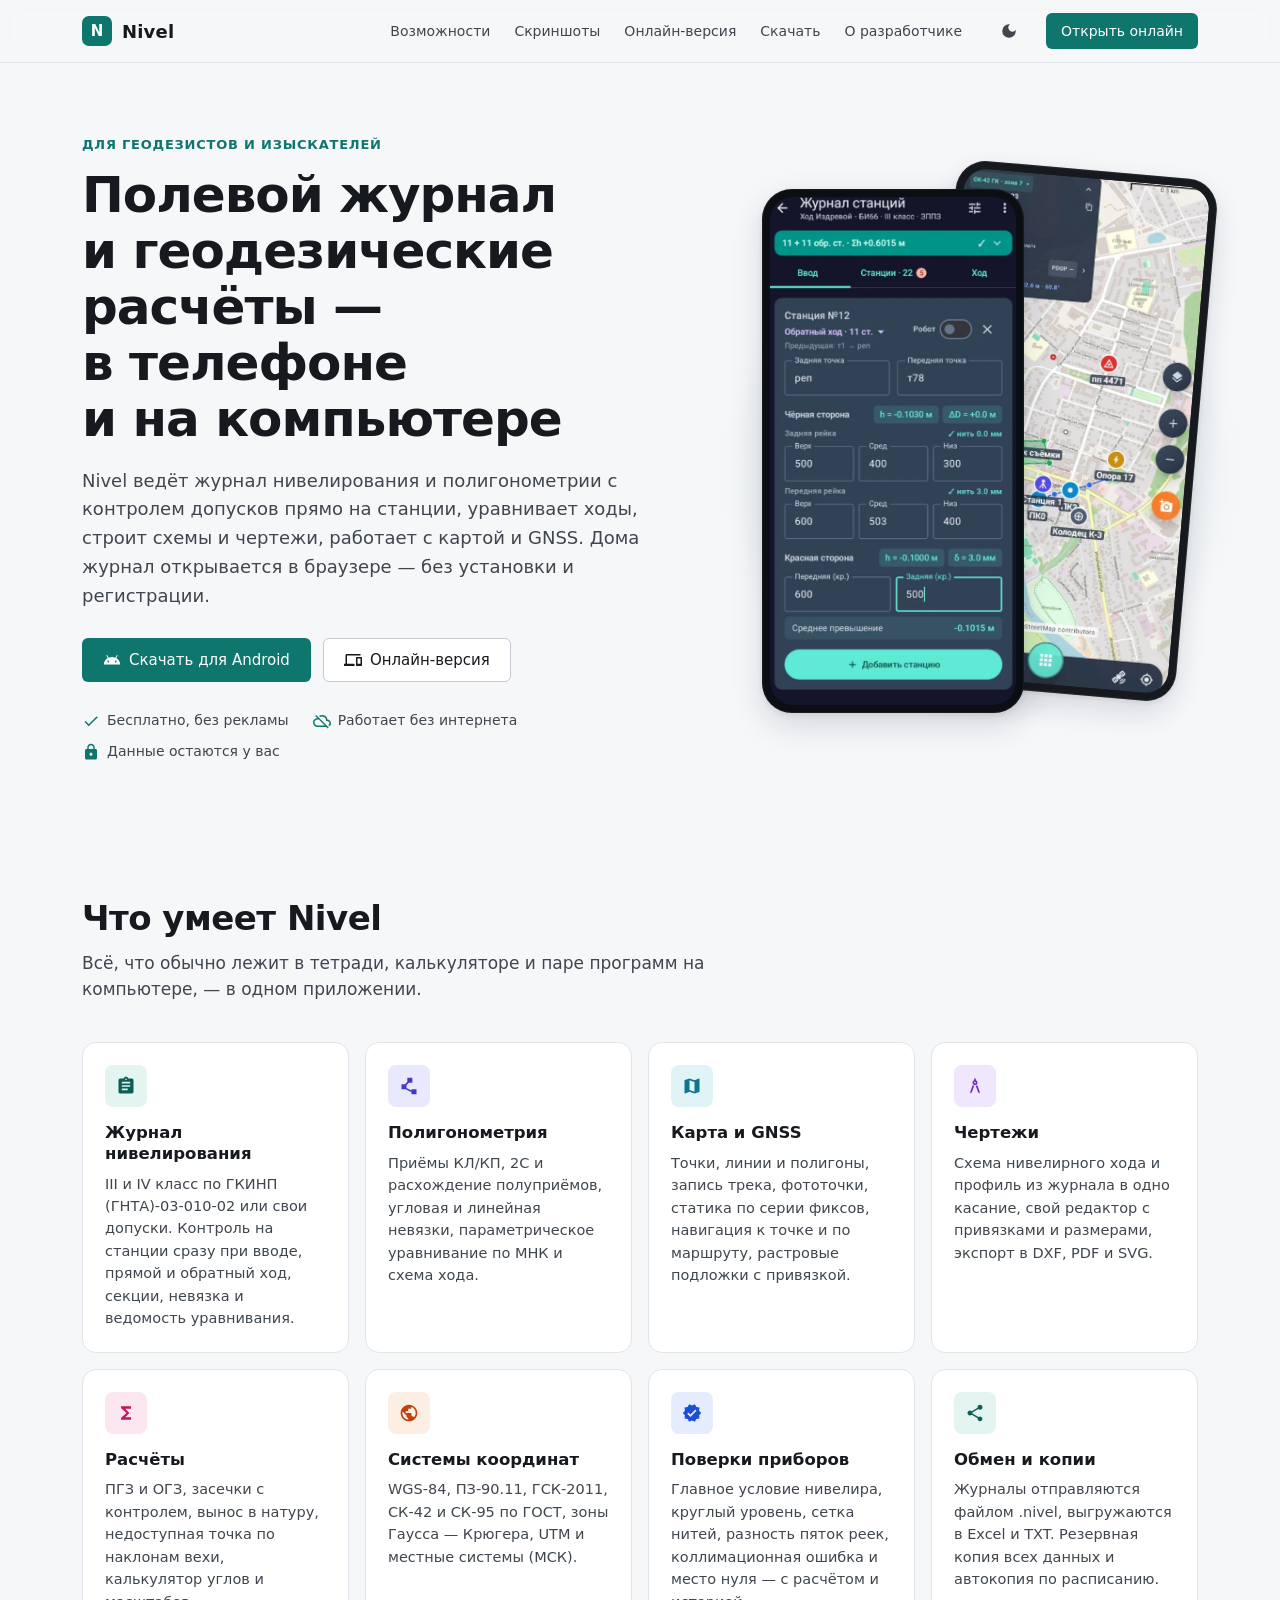
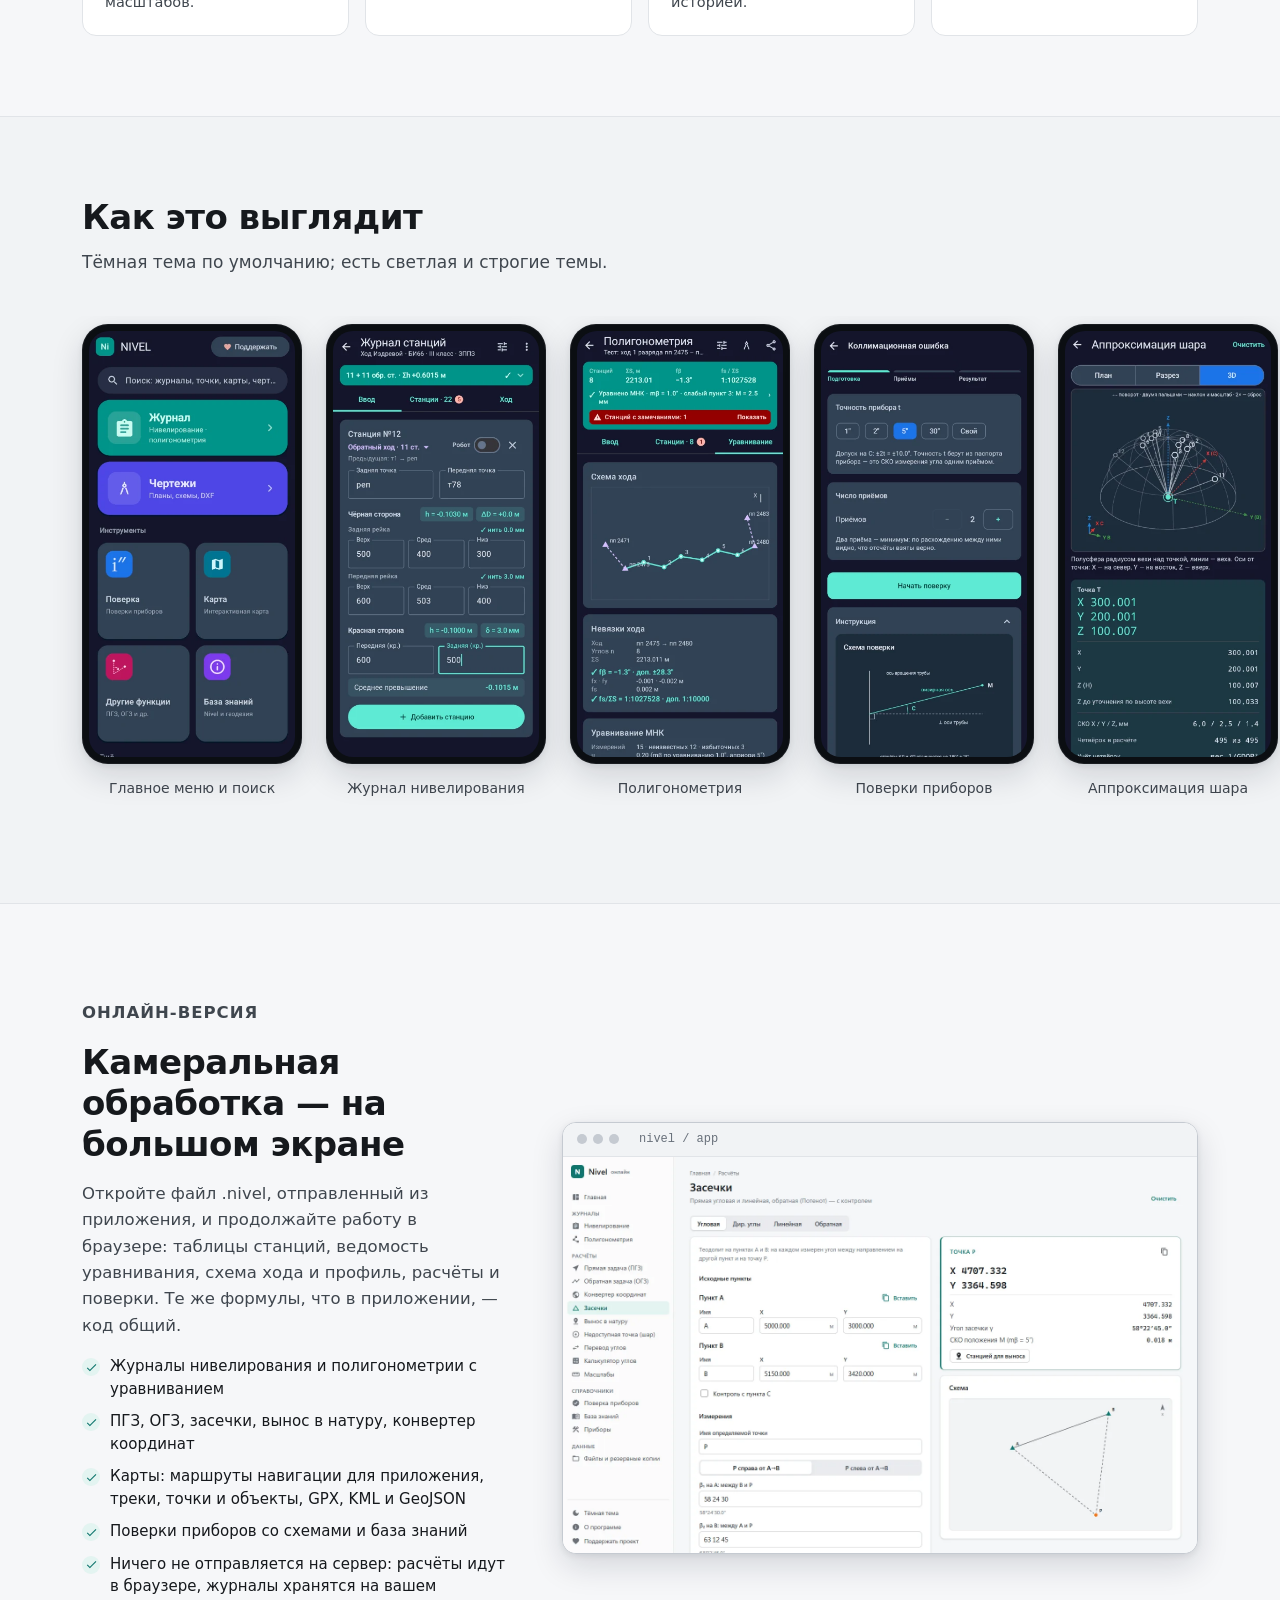
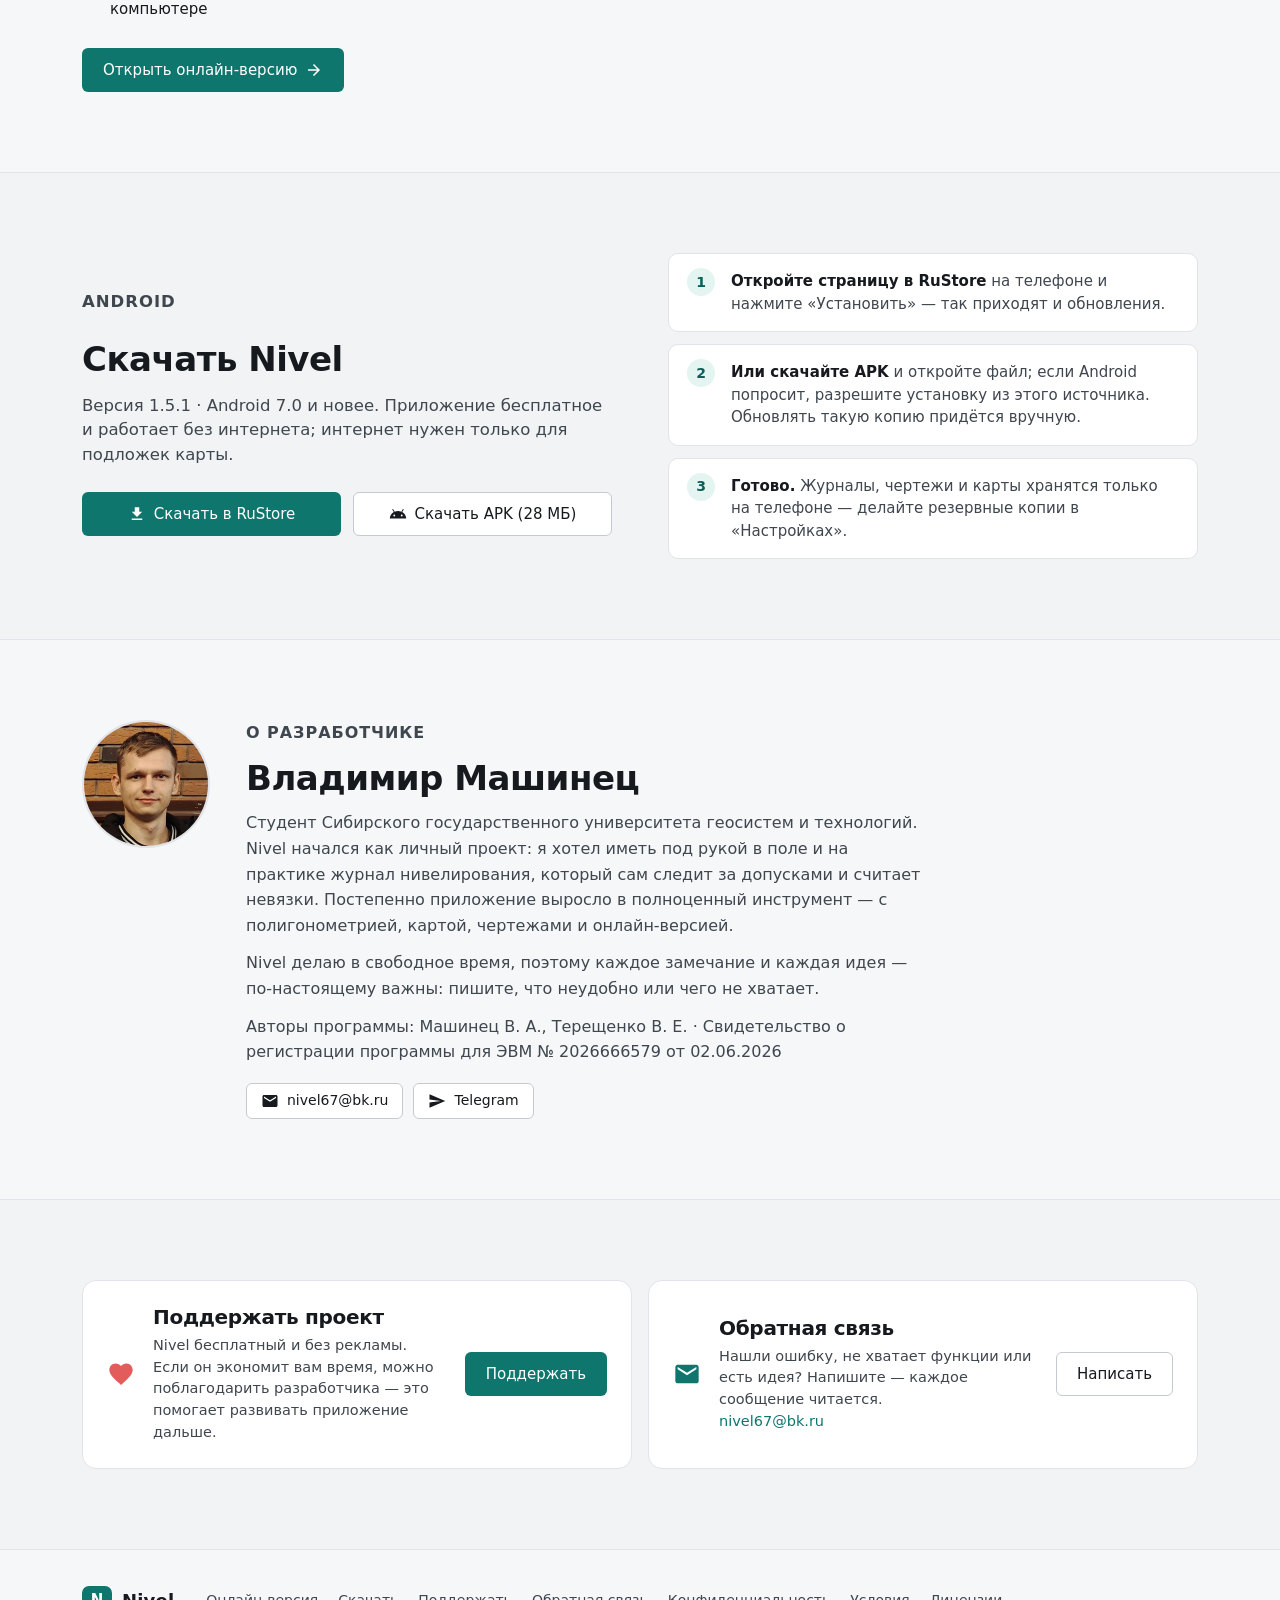
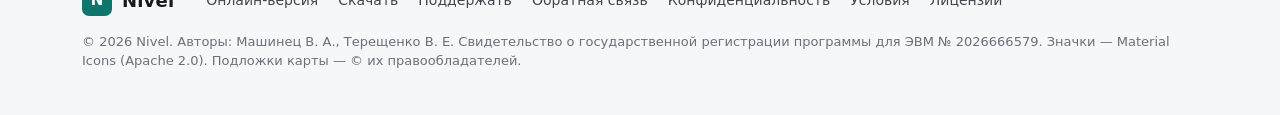
==== commit 2f1b9ae5: "Обновить лендинг: подписи загрузки и почта обратной связи" ====
--- a/index.html
+++ b/index.html
@@ -10,10 +10,19 @@
 <meta property="og:title" content="Nivel — журналы нивелирования и геодезические расчёты">
 <meta property="og:description" content="Полевой журнал, уравнивание, карта, чертежи и расчёты — в телефоне и в браузере.">
 <meta property="og:type" content="website">
+<meta property="og:locale" content="ru_RU">
+<meta property="og:site_name" content="Nivel">
+<meta property="og:url" content="https://bikbop.github.io/nivel-site/">
+<meta property="og:image" content="https://bikbop.github.io/nivel-site/assets/img/og.png">
+<meta property="og:image:width" content="1200">
+<meta property="og:image:height" content="630">
+<meta name="twitter:card" content="summary_large_image">
+<link rel="canonical" href="https://bikbop.github.io/nivel-site/">
 <link rel="icon" href="assets/favicon.svg" type="image/svg+xml">
 <link rel="stylesheet" href="assets/nivel.css">
 <link rel="stylesheet" href="assets/landing.css">
 <script>try{var t=localStorage.getItem("nivel.theme");if(t==="light"||t==="dark")document.documentElement.setAttribute("data-theme",t)}catch(e){}</script>
+<script type="application/ld+json">{"@context":"https://schema.org","@type":"SoftwareApplication","name":"Nivel","applicationCategory":"UtilitiesApplication","operatingSystem":"Android 7.0+","description":"Приложение для геодезистов: журнал нивелирования с контролем на станции и уравниванием, полигонометрия, карта и GNSS, чертежи, засечки, конвертер координат.","inLanguage":"ru","offers":{"@type":"Offer","price":"0","priceCurrency":"RUB"},"url":"https://bikbop.github.io/nivel-site/"}</script>
 </head>
 <body>
 
@@ -176,8 +185,8 @@
         <p>Версия 1.5.1 · Android 7.0 и новее. Приложение бесплатное и работает без интернета; интернет нужен только для
           подложек карты.</p>
         <div class="row">
-          <div class="dl"><a class="btn large" href="https://www.rustore.ru/catalog/app/com.example.nivel30" target="_blank" rel="noopener"><svg class="icon s"><use href="assets/icons.svg#download"/></svg>Скачать в RuStore</a><p class="dl-note warn"><svg class="icon s"><use href="assets/icons.svg#warning"/></svg>В RuStore может висеть устаревшая версия 1.4</p></div>
-          <div class="dl"><a class="btn large tonal" href="https://github.com/Bikbop/nivel-site/releases/latest/download/Nivel.apk" rel="noopener"><svg class="icon s"><use href="assets/icons.svg#android"/></svg>Скачать APK (28 МБ)</a><p class="dl-note">Актуальная версия 1.5.1</p></div>
+          <div class="dl"><a class="btn large" href="https://www.rustore.ru/catalog/app/com.example.nivel30" target="_blank" rel="noopener"><svg class="icon s"><use href="assets/icons.svg#download"/></svg>Скачать в RuStore</a></div>
+          <div class="dl"><a class="btn large tonal" href="https://github.com/Bikbop/nivel-site/releases/latest/download/Nivel.apk" rel="noopener"><svg class="icon s"><use href="assets/icons.svg#android"/></svg>Скачать APK (28 МБ)</a></div>
         </div>
       </div>
       <ol class="steps">
@@ -227,6 +236,7 @@
         <div class="grow">
           <h2>Обратная связь</h2>
           <p>Нашли ошибку, не хватает функции или есть идея? Напишите — каждое сообщение читается.</p>
+          <p><a href="mailto:nivel67@bk.ru">nivel67@bk.ru</a></p>
         </div>
         <a class="btn large tonal" href="mailto:nivel67@bk.ru" target="_blank" rel="noopener">Написать</a>
       </div>
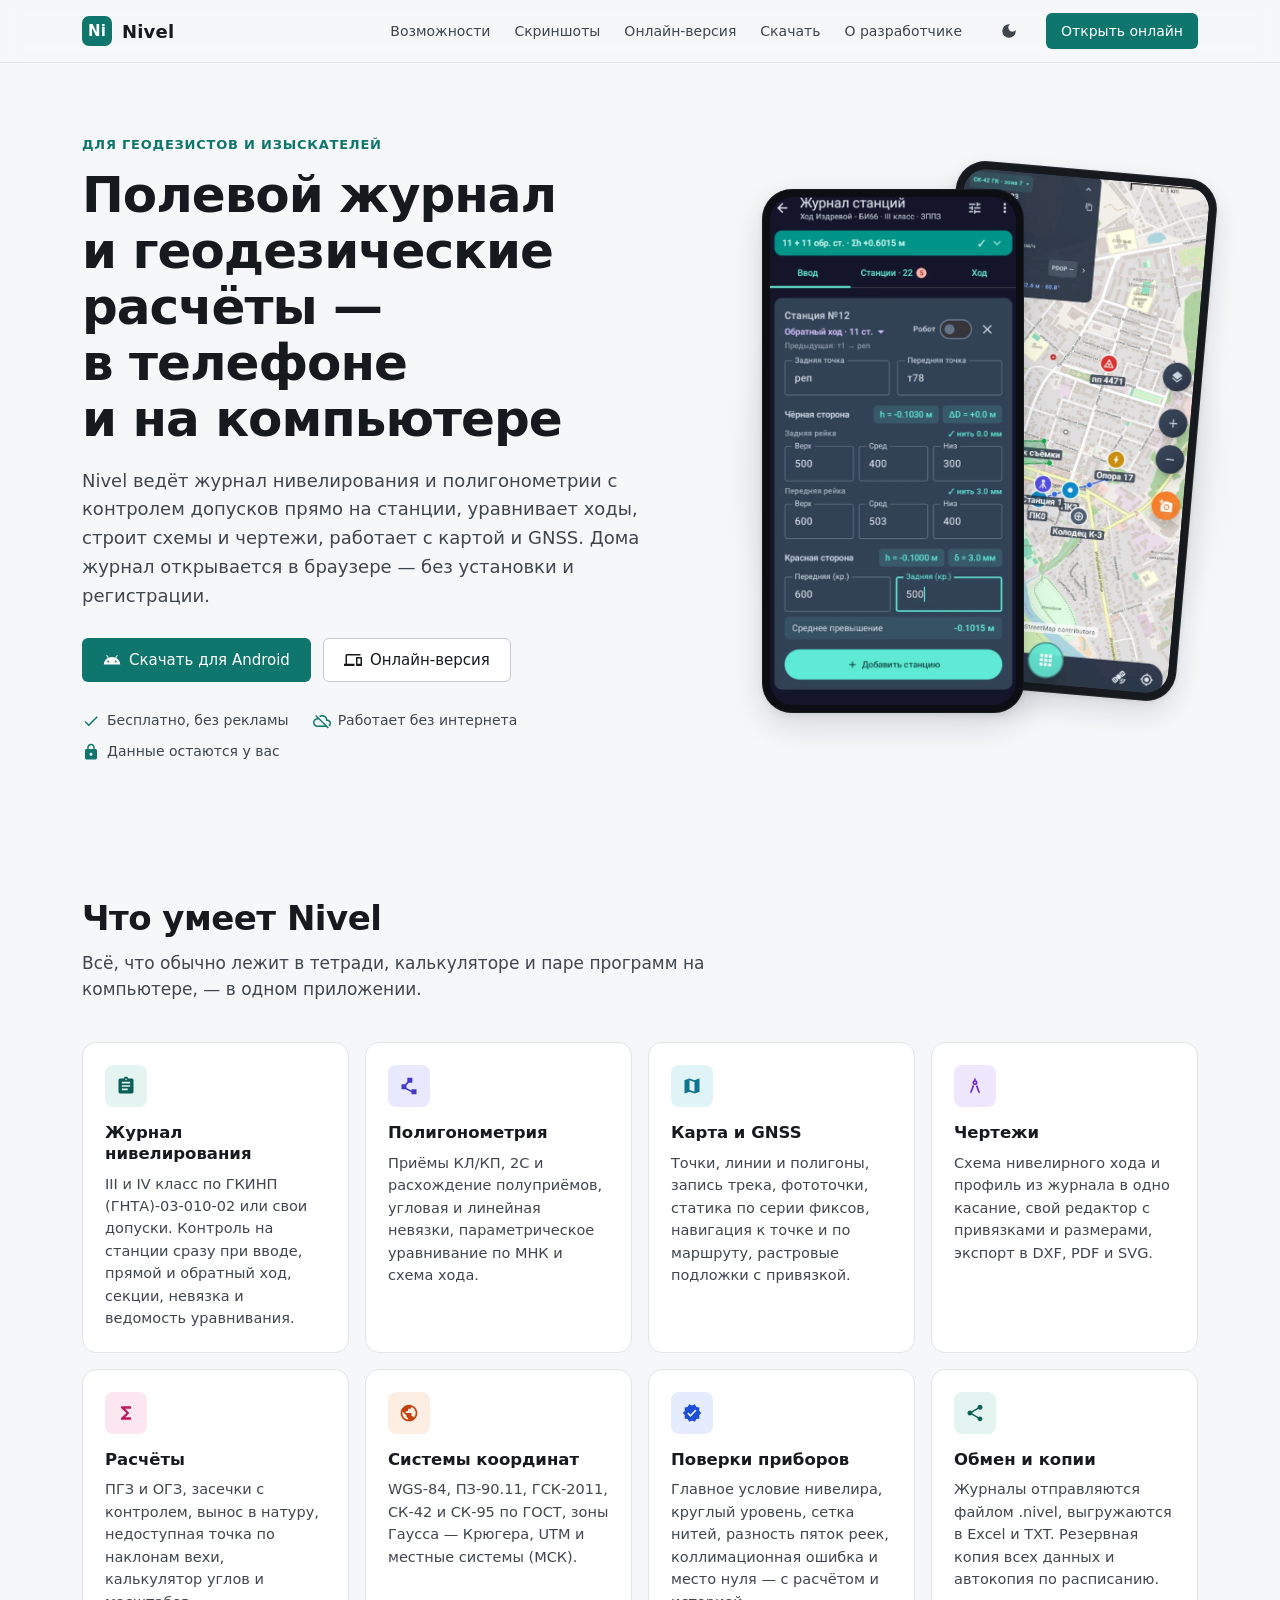
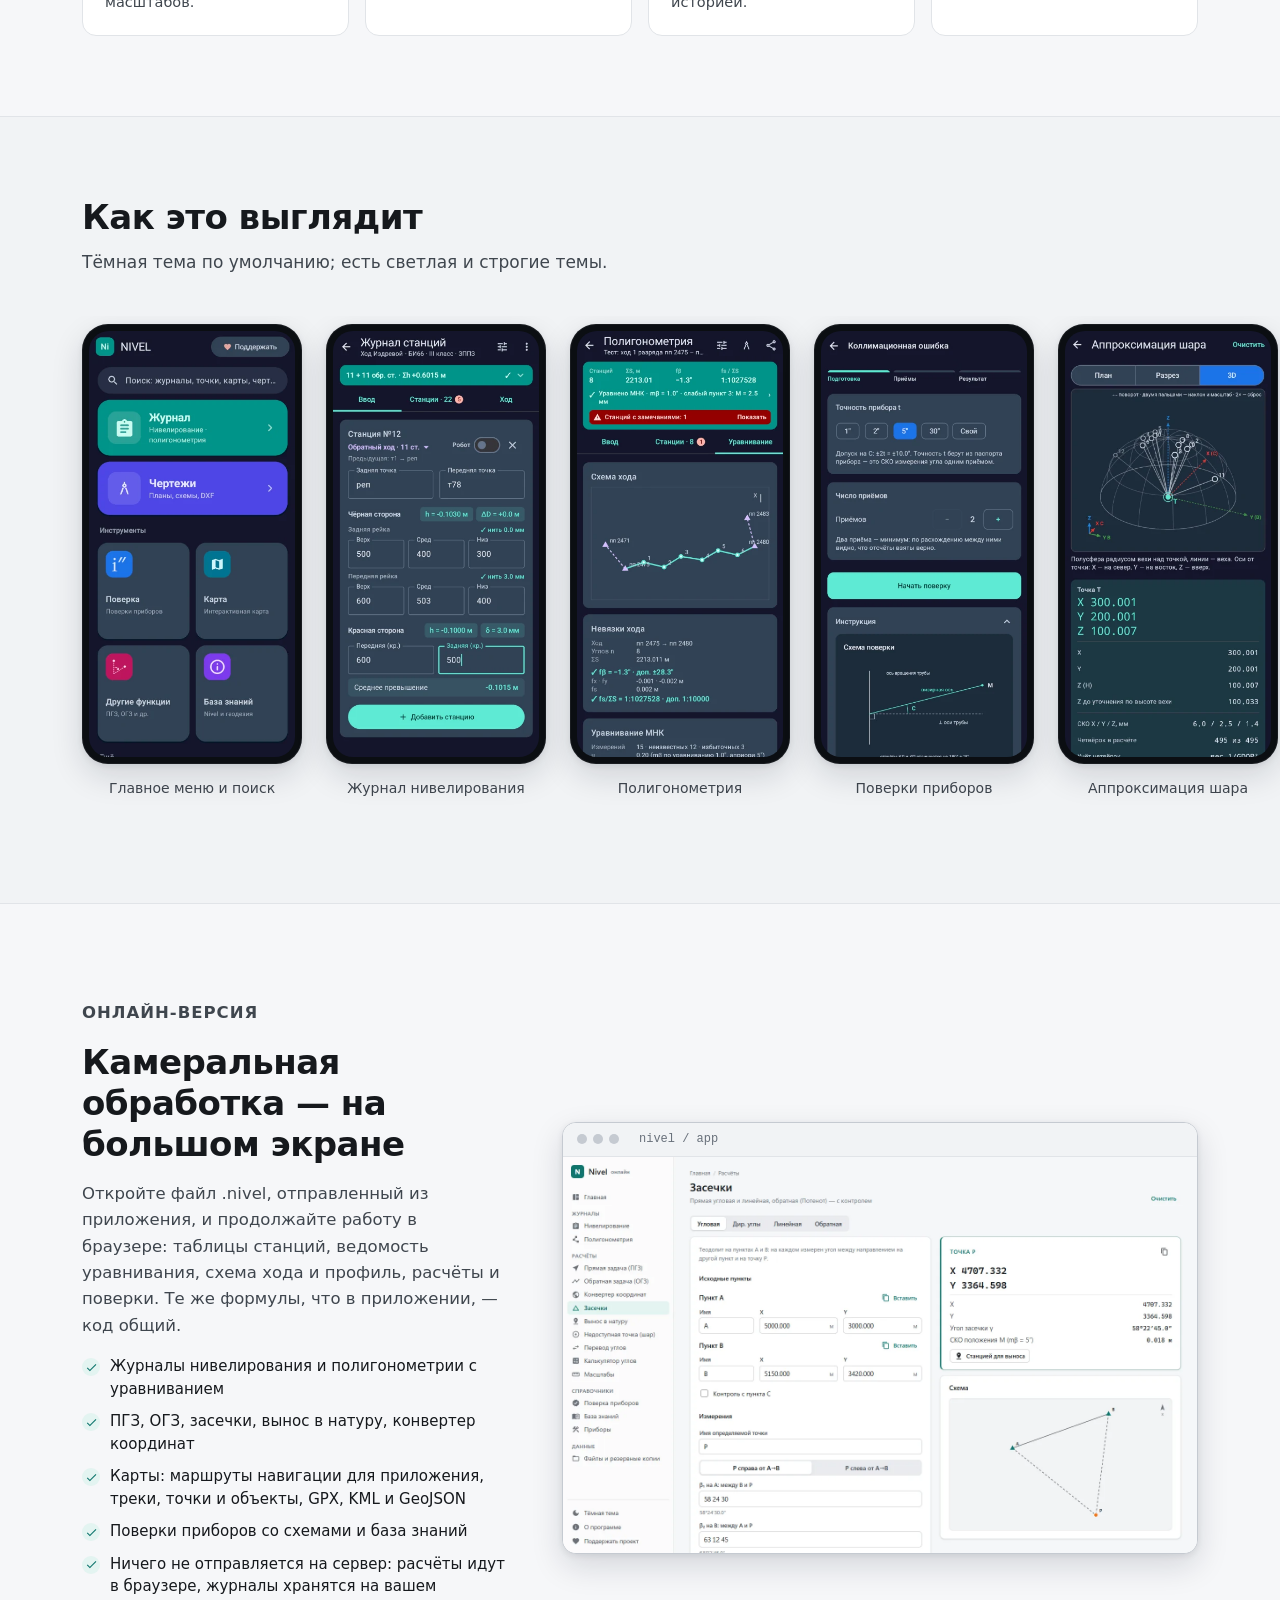
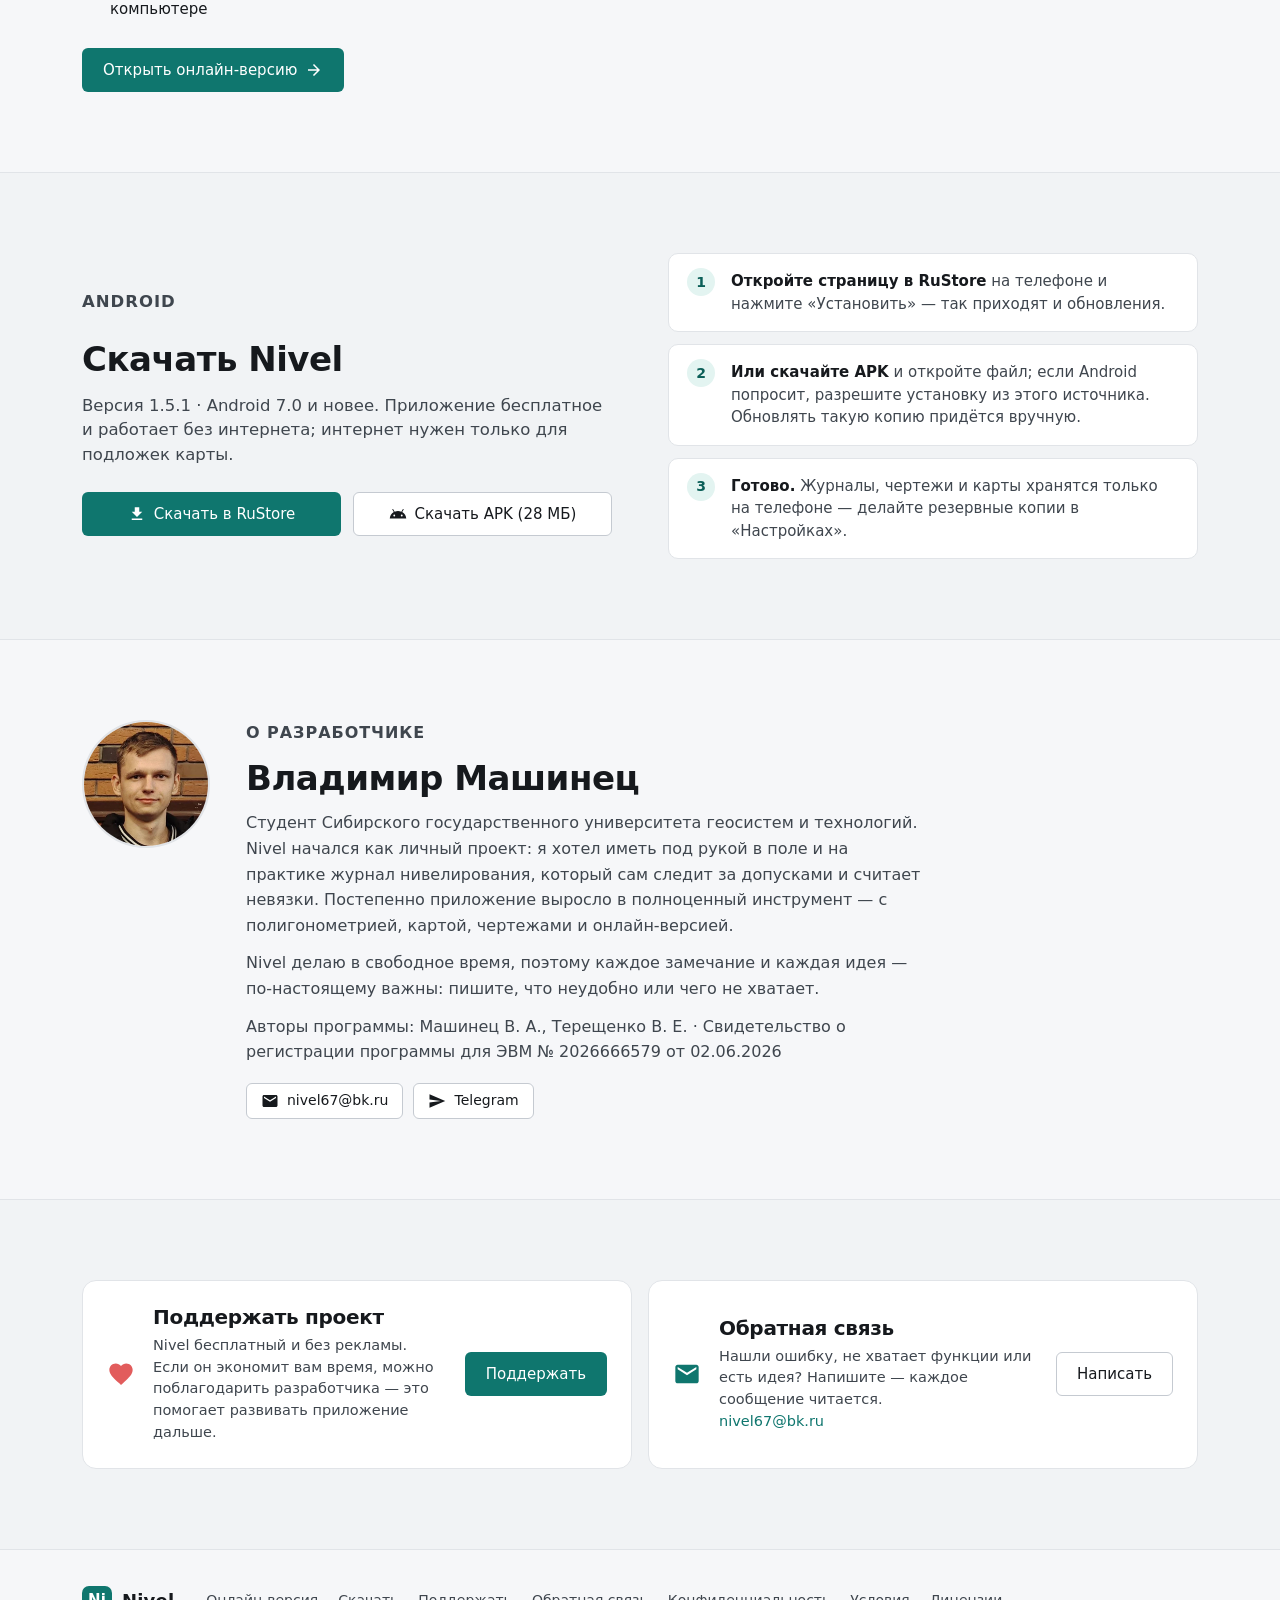
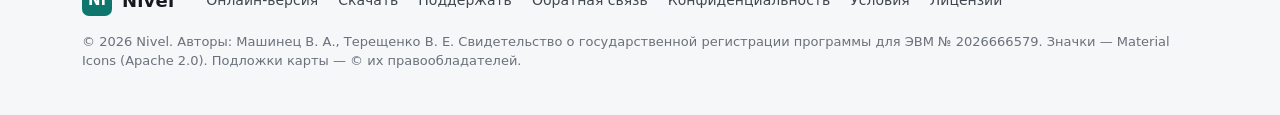
==== commit 0507c69a: "Чертежи: растровые подложки с привязкой и изменяемые панели" ====
--- a/index.html
+++ b/index.html
@@ -28,7 +28,7 @@
 
 <header class="site-head">
   <div class="wrap head-in">
-    <a class="logo" href="./"><span class="logo-badge">N</span>Nivel</a>
+    <a class="logo" href="./"><span class="logo-badge">Ni</span>Nivel</a>
     <nav class="head-nav" aria-label="Разделы">
       <a href="#features">Возможности</a>
       <a href="#screens">Скриншоты</a>
@@ -235,7 +235,7 @@
         <svg class="icon l"><use href="assets/icons.svg#mail"/></svg>
         <div class="grow">
           <h2>Обратная связь</h2>
-          <p>Нашли ошибку, не хватает функции или есть идея? Напишите — каждое сообщение читается.</p>
+          <p>Нашли ошибку, не хватает функции или есть идея? Напишите — каждое сообщение читается.</p>
           <p><a href="mailto:nivel67@bk.ru">nivel67@bk.ru</a></p>
         </div>
         <a class="btn large tonal" href="mailto:nivel67@bk.ru" target="_blank" rel="noopener">Написать</a>
@@ -246,7 +246,7 @@
 
 <footer class="site-foot">
   <div class="wrap foot-in">
-    <a class="logo" href="./"><span class="logo-badge">N</span>Nivel</a>
+    <a class="logo" href="./"><span class="logo-badge">Ni</span>Nivel</a>
     <nav>
       <a href="app/">Онлайн-версия</a>
       <a href="#android">Скачать</a>
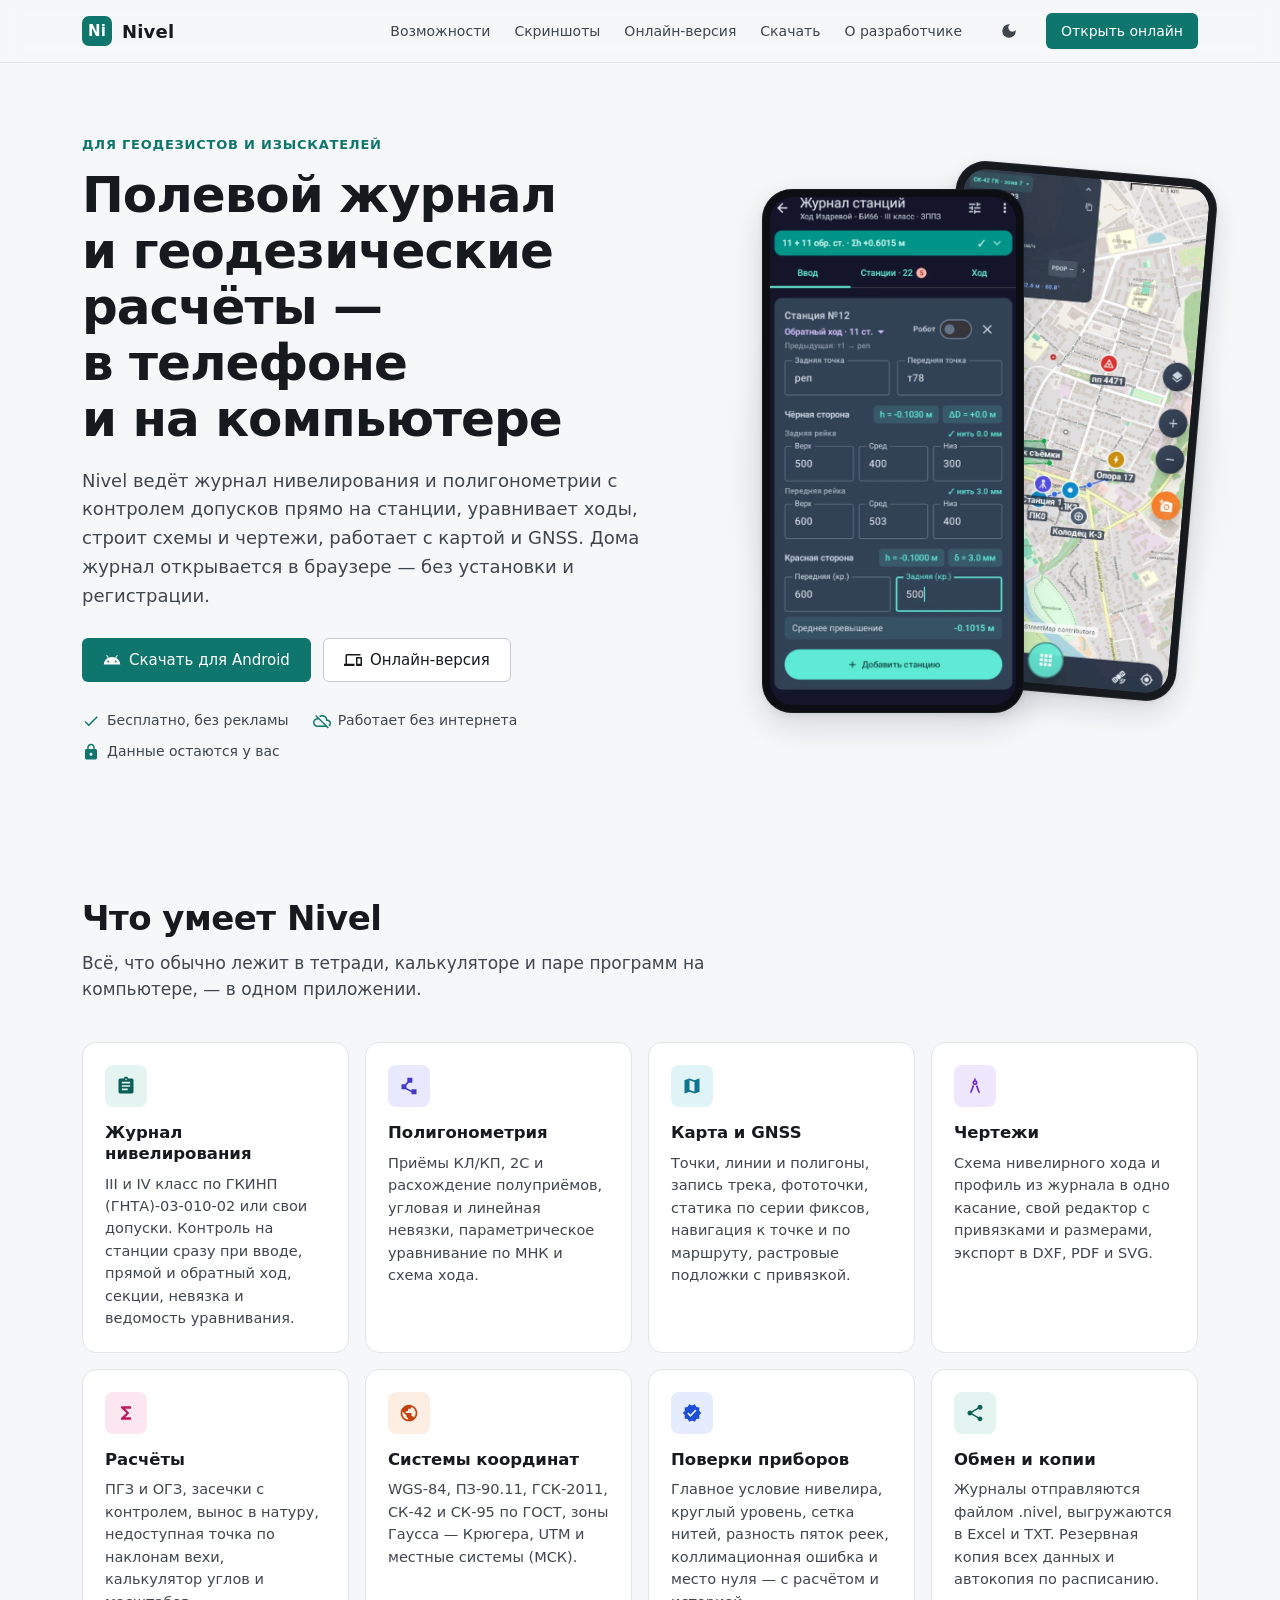
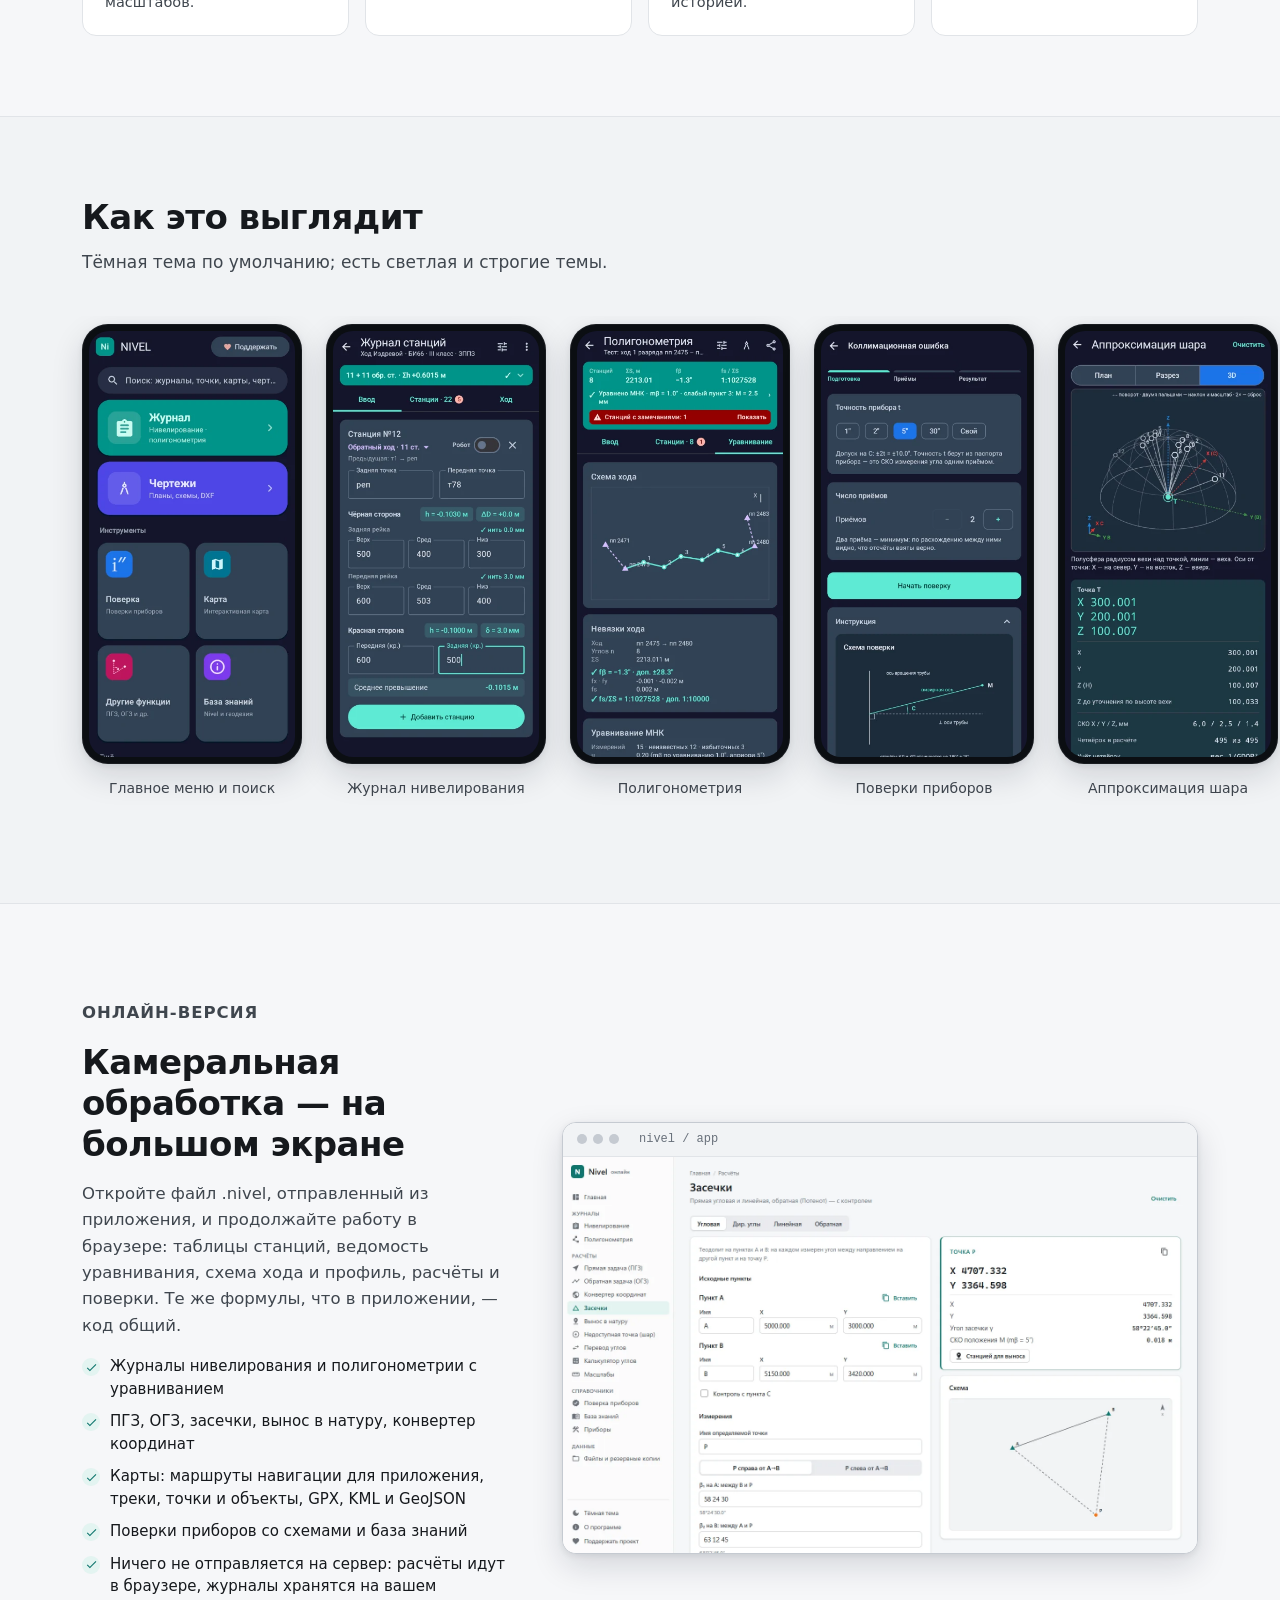
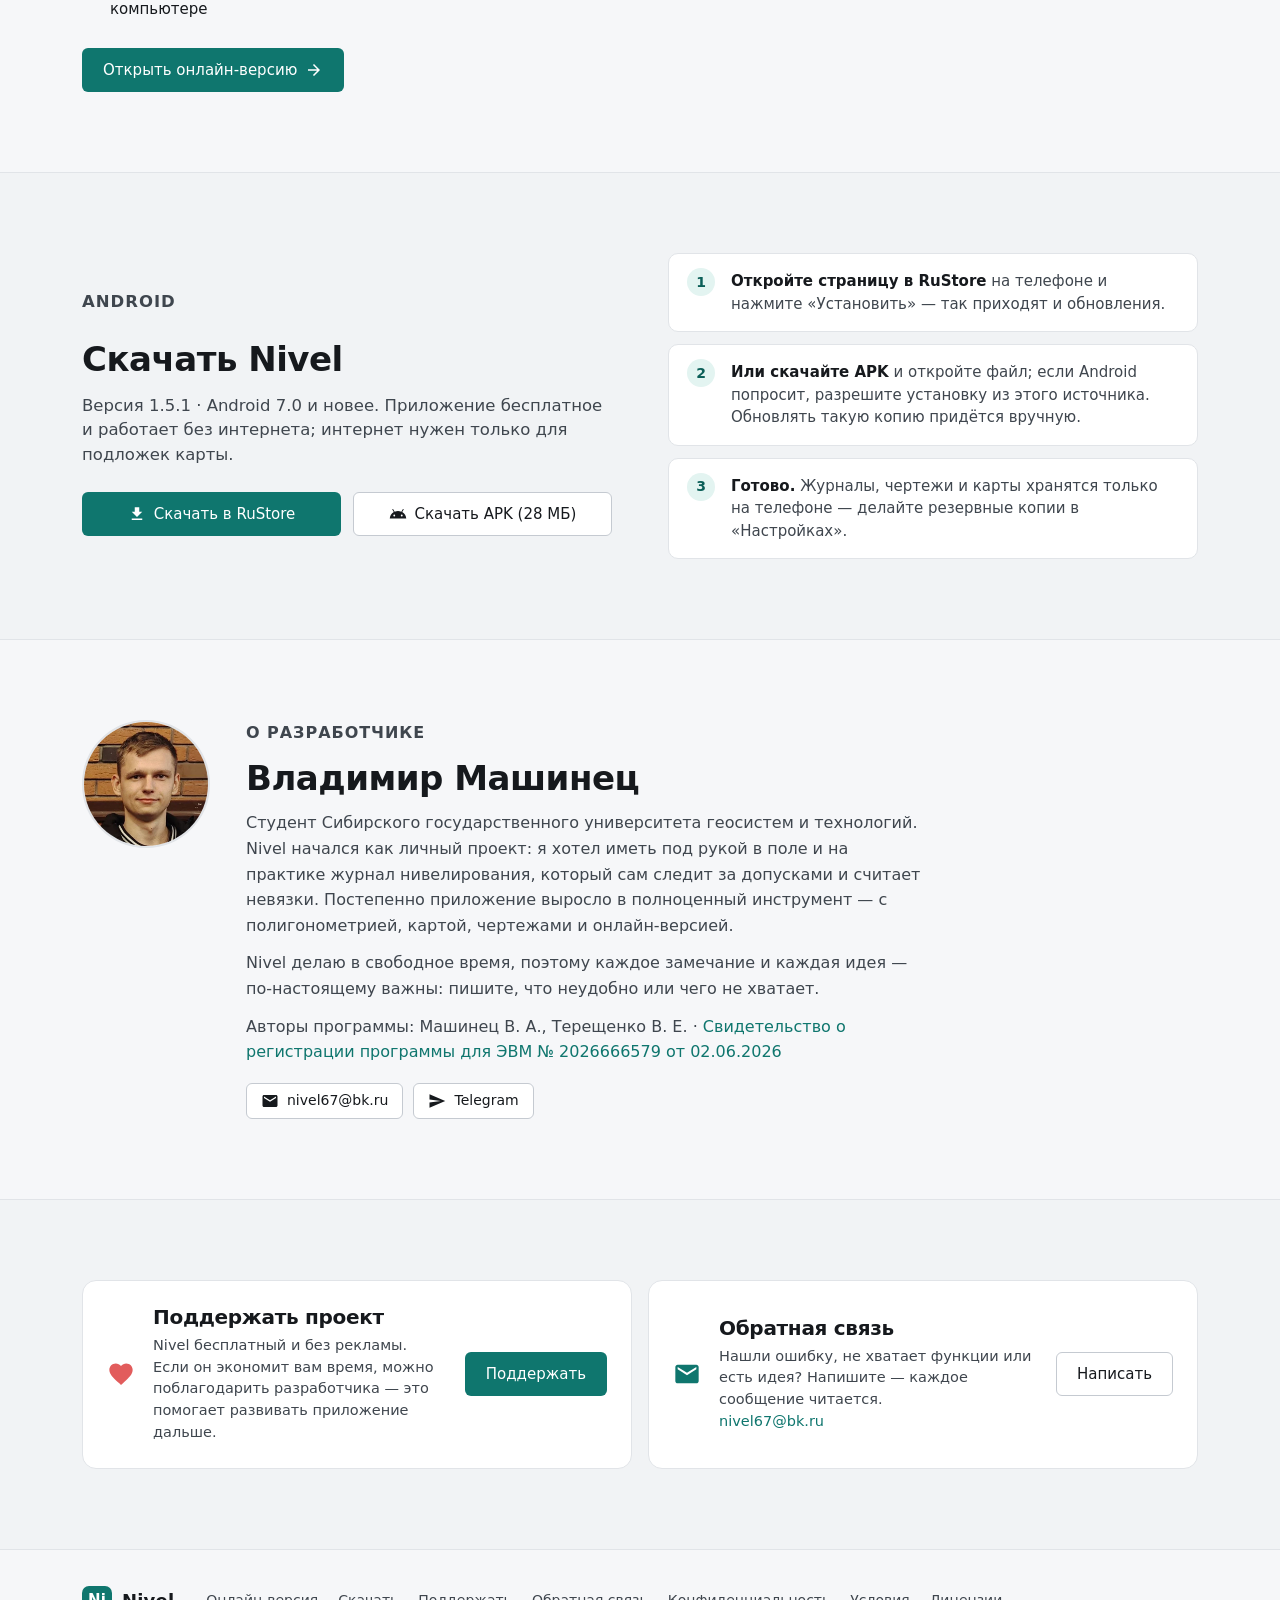
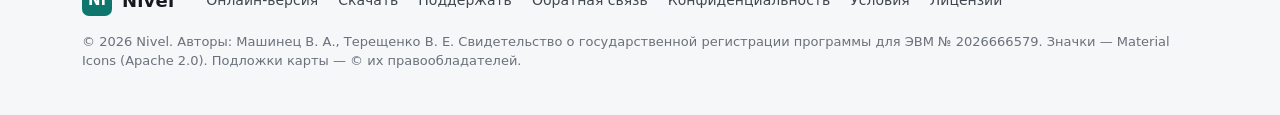
==== commit d5e85f27: "Сайт: лента чертежей, меню правки и миниатюры растров" ====
--- a/index.html
+++ b/index.html
@@ -19,8 +19,8 @@
 <meta name="twitter:card" content="summary_large_image">
 <link rel="canonical" href="https://bikbop.github.io/nivel-site/">
 <link rel="icon" href="assets/favicon.svg" type="image/svg+xml">
-<link rel="stylesheet" href="assets/nivel.css">
-<link rel="stylesheet" href="assets/landing.css">
+<link rel="stylesheet" href="assets/nivel.b57028dcf6f566476f2224c1.css">
+<link rel="stylesheet" href="assets/landing.ba067ce47d62a1a1b0bec153.css">
 <script>try{var t=localStorage.getItem("nivel.theme");if(t==="light"||t==="dark")document.documentElement.setAttribute("data-theme",t)}catch(e){}</script>
 <script type="application/ld+json">{"@context":"https://schema.org","@type":"SoftwareApplication","name":"Nivel","applicationCategory":"UtilitiesApplication","operatingSystem":"Android 7.0+","description":"Приложение для геодезистов: журнал нивелирования с контролем на станции и уравниванием, полигонометрия, карта и GNSS, чертежи, засечки, конвертер координат.","inLanguage":"ru","offers":{"@type":"Offer","price":"0","priceCurrency":"RUB"},"url":"https://bikbop.github.io/nivel-site/"}</script>
 </head>
@@ -210,7 +210,7 @@
           онлайн-версией.</p>
         <p>Nivel делаю в свободное время, поэтому каждое замечание и каждая идея — по-настоящему важны: пишите, что
           неудобно или чего не хватает.</p>
-        <p class="muted">Авторы программы: Машинец В. А., Терещенко В. Е. · Свидетельство о регистрации программы для ЭВМ № 2026666579 от 02.06.2026</p>
+        <p class="muted">Авторы программы: Машинец В. А., Терещенко В. Е. · <a href="assets/nivel-registration.pdf" target="_blank" rel="noopener">Свидетельство о регистрации программы для ЭВМ № 2026666579 от 02.06.2026</a></p>
         <div class="row">
           <a class="btn tonal" href="mailto:nivel67@bk.ru"><svg class="icon s"><use href="assets/icons.svg#mail"/></svg>nivel67@bk.ru</a>
           <a class="btn tonal" href="https://t.me/Koesit" target="_blank" rel="noopener"><svg class="icon s"><use href="assets/icons.svg#send"/></svg>Telegram</a>
--- a/assets/nivel.b57028dcf6f566476f2224c1.css
+++ b/assets/nivel.b57028dcf6f566476f2224c1.css
@@ -0,0 +1,180 @@
+/*
+ * Общая тема сайта Nivel (лендинг + онлайн-версия). Не копирует мобильное приложение: сдержанная «настольная»
+ * палитра, тонкие рамки вместо цветных плашек, один фирменный акцент (бирюзовый Nivel).
+ * Тема по умолчанию — как в системе; выбор пользователя — атрибут data-theme на <html>.
+ */
+:root {
+  color-scheme: light;
+  --bg: #F6F7F9;
+  --on-bg: #16191D;
+  --surface: #FFFFFF;
+  --surface-2: #F1F3F5;
+  --surface-variant: #E9ECEF;
+  --on-surface-variant: #3F464E;
+  --muted: #69717B;
+  --outline: #C5CAD1;
+  --outline-soft: #E1E4E8;
+  --sidebar: #FBFBFC;
+
+  --primary: #0F766E;
+  --primary-hover: #0B5F58;
+  --on-primary: #FFFFFF;
+  --primary-soft: #E3F4F1;
+  --on-primary-soft: #0B5F58;
+  --primary-container: var(--primary-soft);
+  --on-primary-container: var(--on-primary-soft);
+  --secondary: #2563EB;
+  --secondary-container: #E4ECFD;
+  --on-secondary-container: #1D4ED8;
+  --tertiary: #7C3AED;
+  --tertiary-container: #EFE7FD;
+  --on-tertiary-container: #6D28D9;
+  --error: #C62828;
+  --error-container: #FDECEC;
+  --on-error-container: #8E1B1B;
+  --ok: #15803D;
+  --warn: #B45309;
+
+  --orange: #FDEEE3; --on-orange: #C2410C;
+  --pink: #FCE7F1; --on-pink: #BE185D;
+  --cyan: #E0F4F8; --on-cyan: #0E7490;
+  --indigo: #E8E9FD; --on-indigo: #4338CA;
+
+  --radius-s: 6px;
+  --radius-m: 8px;
+  --radius-l: 10px;
+  --radius-xl: 14px;
+  --shadow: 0 1px 2px rgb(16 24 40 / .06), 0 1px 3px rgb(16 24 40 / .08);
+  --shadow-lg: 0 12px 32px rgb(16 24 40 / .14), 0 2px 6px rgb(16 24 40 / .08);
+  --font: "Segoe UI Variable Text", "Segoe UI", system-ui, -apple-system, "Roboto", "Helvetica Neue", Arial, sans-serif;
+  --mono: "Cascadia Mono", "JetBrains Mono", "SF Mono", ui-monospace, Consolas, "Roboto Mono", monospace;
+}
+
+@media (prefers-color-scheme: dark) {
+  :root:not([data-theme="light"]) {
+    color-scheme: dark;
+    --bg: #111418;
+    --on-bg: #E6E8EB;
+    --surface: #181C21;
+    --surface-2: #1F242A;
+    --surface-variant: #262C33;
+    --on-surface-variant: #C2C8CF;
+    --muted: #8D96A0;
+    --outline: #3D4550;
+    --outline-soft: #2A3038;
+    --sidebar: #14181C;
+    --primary: #2DD4BF;
+    --primary-hover: #5EEAD4;
+    --on-primary: #04211E;
+    --primary-soft: #12302D;
+    --on-primary-soft: #7EE8D8;
+    --secondary: #7AA7FF;
+    --secondary-container: #1A2742;
+    --on-secondary-container: #A9C4FF;
+    --tertiary: #B79CFF;
+    --tertiary-container: #271E3D;
+    --on-tertiary-container: #CDB8FF;
+    --error: #FF8A80;
+    --error-container: #3A1A1A;
+    --on-error-container: #FFC9C4;
+    --ok: #4ADE80;
+    --warn: #FBBF24;
+    --orange: #33231A; --on-orange: #FDBA8C;
+    --pink: #351A27; --on-pink: #F9A8D4;
+    --cyan: #13292F; --on-cyan: #7DD3E6;
+    --indigo: #1F2140; --on-indigo: #A5B4FC;
+    --shadow: 0 1px 2px rgb(0 0 0 / .4);
+    --shadow-lg: 0 16px 40px rgb(0 0 0 / .5);
+  }
+}
+:root[data-theme="dark"] {
+  color-scheme: dark;
+  --bg: #111418;
+  --on-bg: #E6E8EB;
+  --surface: #181C21;
+  --surface-2: #1F242A;
+  --surface-variant: #262C33;
+  --on-surface-variant: #C2C8CF;
+  --muted: #8D96A0;
+  --outline: #3D4550;
+  --outline-soft: #2A3038;
+  --sidebar: #14181C;
+  --primary: #2DD4BF;
+  --primary-hover: #5EEAD4;
+  --on-primary: #04211E;
+  --primary-soft: #12302D;
+  --on-primary-soft: #7EE8D8;
+  --secondary: #7AA7FF;
+  --secondary-container: #1A2742;
+  --on-secondary-container: #A9C4FF;
+  --tertiary: #B79CFF;
+  --tertiary-container: #271E3D;
+  --on-tertiary-container: #CDB8FF;
+  --error: #FF8A80;
+  --error-container: #3A1A1A;
+  --on-error-container: #FFC9C4;
+  --ok: #4ADE80;
+  --warn: #FBBF24;
+  --orange: #33231A; --on-orange: #FDBA8C;
+  --pink: #351A27; --on-pink: #F9A8D4;
+  --cyan: #13292F; --on-cyan: #7DD3E6;
+  --indigo: #1F2140; --on-indigo: #A5B4FC;
+  --shadow: 0 1px 2px rgb(0 0 0 / .4);
+  --shadow-lg: 0 16px 40px rgb(0 0 0 / .5);
+}
+
+* { box-sizing: border-box; }
+html { -webkit-text-size-adjust: 100%; }
+body {
+  margin: 0;
+  background: var(--bg);
+  color: var(--on-bg);
+  font: 15px/1.5 var(--font);
+  -webkit-font-smoothing: antialiased;
+}
+a { color: var(--primary); text-decoration: none; }
+a:hover { text-decoration: underline; }
+h1, h2, h3, h4 { line-height: 1.25; margin: 0; font-weight: 600; }
+p { margin: 0 0 .75em; }
+code, .mono { font-family: var(--mono); }
+img { max-width: 100%; }
+::selection { background: color-mix(in srgb, var(--primary) 28%, transparent); }
+:focus-visible { outline: 2px solid var(--primary); outline-offset: 2px; }
+
+.icon { width: 20px; height: 20px; fill: currentColor; flex: none; display: inline-block; vertical-align: middle; }
+.icon.s { width: 18px; height: 18px; }
+.icon.l { width: 28px; height: 28px; }
+
+/* ---------- логотип ---------- */
+.logo { display: inline-flex; align-items: center; gap: 10px; color: var(--on-bg); font-size: 18px; font-weight: 600; letter-spacing: .01em; }
+.logo:hover { text-decoration: none; }
+.logo-badge {
+  width: 30px; height: 30px; border-radius: 7px; background: var(--primary);
+  color: var(--on-primary); display: grid; place-items: center; font-weight: 700; font-size: 15px;
+}
+
+/* ---------- кнопки ---------- */
+.btn {
+  display: inline-flex; align-items: center; justify-content: center; gap: 8px;
+  min-height: 36px; padding: 6px 14px; border-radius: var(--radius-s); border: 1px solid transparent;
+  font: 500 14px/1.2 var(--font); cursor: pointer; text-decoration: none !important; white-space: nowrap;
+  background: var(--primary); color: var(--on-primary); transition: background .12s, border-color .12s, color .12s;
+}
+.btn:hover { background: var(--primary-hover); }
+.btn:disabled { opacity: .45; cursor: default; }
+.btn.tonal { background: var(--surface); color: var(--on-bg); border-color: var(--outline); }
+.btn.tonal:hover { background: var(--surface-2); }
+.btn.outline { background: transparent; color: var(--primary); border-color: var(--outline); }
+.btn.outline:hover { background: var(--primary-soft); }
+.btn.text { background: transparent; color: var(--primary); padding: 6px 10px; }
+.btn.text:hover { background: var(--primary-soft); }
+.btn.danger { background: var(--error); color: #fff; }
+.btn.danger:hover { filter: brightness(.92); }
+.btn.small { min-height: 30px; padding: 3px 10px; font-size: 13px; }
+.btn.large { min-height: 44px; padding: 10px 20px; font-size: 15px; }
+.icon-btn {
+  width: 34px; height: 34px; border-radius: var(--radius-s); border: 0; background: transparent; color: var(--on-surface-variant);
+  display: inline-grid; place-items: center; cursor: pointer; flex: none;
+}
+.icon-btn:hover { background: var(--surface-variant); color: var(--on-bg); }
+.support-btn .icon { color: #E25C5C; }
--- a/assets/landing.ba067ce47d62a1a1b0bec153.css
+++ b/assets/landing.ba067ce47d62a1a1b0bec153.css
@@ -0,0 +1,195 @@
+/* Лендинг Nivel. Токены и кнопки — из nivel.css. */
+
+html { scroll-behavior: smooth; scroll-padding-top: 72px; }
+.wrap { width: 100%; max-width: 1180px; margin: 0 auto; padding: 0 32px; }
+.row { display: flex; gap: 10px; align-items: center; flex-wrap: wrap; }
+.grow { flex: 1; min-width: 0; }
+.muted { color: var(--muted); }
+.small { font-size: 13px; }
+.btn.disabled { opacity: .5; pointer-events: none; }
+.btn .icon:last-child:not(:first-child) { margin-left: 2px; }
+
+/* ---------- шапка ---------- */
+.site-head {
+  position: sticky; top: 0; z-index: 20; background: color-mix(in srgb, var(--bg) 88%, transparent);
+  backdrop-filter: blur(10px); border-bottom: 1px solid var(--outline-soft);
+}
+.head-in { display: flex; align-items: center; gap: 20px; height: 62px; }
+.head-nav { display: flex; gap: 4px; margin-left: auto; }
+.head-nav a { color: var(--on-surface-variant); font-size: 14px; padding: 6px 10px; border-radius: var(--radius-s); }
+.head-nav a:hover { background: var(--surface-variant); color: var(--on-bg); text-decoration: none; }
+
+/* ---------- первый экран ---------- */
+.hero { padding: 72px 0 56px; overflow: hidden; }
+.hero-in { display: grid; grid-template-columns: minmax(0, 1.15fr) minmax(0, .85fr); gap: 48px; align-items: center; }
+.eyebrow { font-size: 13px; font-weight: 600; letter-spacing: .06em; text-transform: uppercase; color: var(--primary); margin-bottom: 12px; }
+.hero h1 { font-size: clamp(32px, 4.2vw, 50px); line-height: 1.12; letter-spacing: -.02em; font-weight: 700; }
+.lead { font-size: 18px; line-height: 1.6; color: var(--on-surface-variant); margin: 20px 0 28px; max-width: 600px; }
+.hero-cta { gap: 12px; }
+.hero-facts { list-style: none; padding: 0; margin: 28px 0 0; display: flex; flex-wrap: wrap; gap: 10px 24px; font-size: 14px; color: var(--on-surface-variant); }
+.hero-facts li { display: flex; align-items: center; gap: 7px; }
+.hero-facts .icon { color: var(--primary); }
+
+.phone {
+  border-radius: 30px; padding: 8px; background: #0B0E12; box-shadow: var(--shadow-lg), 0 0 0 1px rgb(255 255 255 / .06) inset;
+  aspect-ratio: 540 / 1081; position: relative;
+}
+.phone img { display: block; width: 100%; height: 100%; object-fit: cover; border-radius: 23px; }
+.hero-phones { position: relative; height: 560px; }
+.hero-phones .phone { position: absolute; width: 262px; }
+.hero-phones .front { left: 4%; top: 20px; z-index: 2; }
+.hero-phones .back { left: 42%; top: 0; transform: rotate(5deg); opacity: .95; }
+.hero-phones::before {
+  content: ""; position: absolute; inset: 8% -10% 0 -6%; border-radius: 50%;
+  background: radial-gradient(closest-side, color-mix(in srgb, var(--primary) 22%, transparent), transparent);
+}
+
+/* ---------- секции ---------- */
+.section { padding: 80px 0; }
+.section.alt { background: var(--surface-2); border-block: 1px solid var(--outline-soft); }
+.section-head { max-width: 680px; margin-bottom: 40px; }
+.section h2 { font-size: clamp(26px, 3vw, 34px); letter-spacing: -.015em; line-height: 1.2; }
+.section-head p { color: var(--on-surface-variant); font-size: 17px; margin-top: 12px; }
+
+.features { display: grid; grid-template-columns: repeat(4, minmax(0, 1fr)); gap: 16px; }
+.feature { background: var(--surface); border: 1px solid var(--outline-soft); border-radius: var(--radius-xl); padding: 22px; }
+.f-ico { width: 42px; height: 42px; border-radius: var(--radius-m); display: grid; place-items: center; margin-bottom: 16px; }
+.feature h3 { font-size: 16.5px; margin-bottom: 8px; }
+.feature p { font-size: 14.5px; color: var(--on-surface-variant); line-height: 1.55; margin: 0; }
+.acc-teal { background: var(--primary-soft); color: var(--on-primary-soft); }
+.acc-blue { background: var(--secondary-container); color: var(--on-secondary-container); }
+.acc-violet { background: var(--tertiary-container); color: var(--on-tertiary-container); }
+.acc-orange { background: var(--orange); color: var(--on-orange); }
+.acc-pink { background: var(--pink); color: var(--on-pink); }
+.acc-cyan { background: var(--cyan); color: var(--on-cyan); }
+.acc-indigo { background: var(--indigo); color: var(--on-indigo); }
+
+/* галерея: прокрутка по горизонтали, первый кадр выровнен по контенту */
+.gallery {
+  display: flex; gap: 24px; overflow-x: auto; scroll-snap-type: x mandatory; outline: 0;
+  padding: 8px max(32px, calc((100% - 1180px) / 2 + 32px)) 24px; scroll-padding-inline: max(32px, calc((100% - 1180px) / 2 + 32px));
+}
+@supports (-moz-appearance: none) { .gallery { scrollbar-width: auto; scrollbar-color: var(--outline) var(--surface); } }
+.gallery::-webkit-scrollbar { height: 16px; }
+.gallery::-webkit-scrollbar-track { background: var(--surface); border-radius: 8px; margin-inline: max(32px, calc((100% - 1180px) / 2 + 32px)); }
+.gallery::-webkit-scrollbar-thumb { background: var(--outline); border-radius: 8px; border: 3px solid var(--surface); }
+.gallery::-webkit-scrollbar-thumb:hover { background: var(--primary); }
+.gallery figure { margin: 0; flex: none; width: 220px; scroll-snap-align: start; }
+.gallery figcaption { text-align: center; font-size: 14px; color: var(--on-surface-variant); margin-top: 14px; }
+.gallery .phone { border-radius: 26px; padding: 7px; }
+.gallery .phone img { border-radius: 20px; }
+
+/* онлайн-версия */
+.online { display: grid; grid-template-columns: minmax(0, .8fr) minmax(0, 1.2fr); gap: 56px; align-items: center; }
+.online-text > p { color: var(--on-surface-variant); font-size: 16.5px; line-height: 1.6; margin: 16px 0; }
+.checks { list-style: none; padding: 0; margin: 0 0 28px; display: grid; gap: 10px; }
+.checks li { position: relative; padding-left: 28px; font-size: 15px; }
+.checks li::before {
+  content: ""; position: absolute; left: 0; top: 3px; width: 18px; height: 18px; border-radius: 50%;
+  background: var(--primary-soft) url("data:image/svg+xml,%3Csvg xmlns='http://www.w3.org/2000/svg' viewBox='0 0 24 24'%3E%3Cpath fill='%230F766E' d='M9 16.2 4.8 12l-1.4 1.4L9 19 21 7l-1.4-1.4z'/%3E%3C/svg%3E") center / 13px no-repeat;
+}
+.browser { border-radius: var(--radius-xl); overflow: hidden; border: 1px solid var(--outline); box-shadow: var(--shadow-lg); background: var(--surface); }
+.browser-bar { display: flex; align-items: center; gap: 6px; height: 34px; padding: 0 14px; background: var(--surface-2); border-bottom: 1px solid var(--outline-soft); }
+.browser-bar i { width: 10px; height: 10px; border-radius: 50%; background: var(--outline); }
+.browser-bar span { margin-left: 14px; font-size: 12px; color: var(--muted); font-family: var(--mono); }
+.browser img { display: block; width: 100%; height: auto; }
+.browser .img-dark { display: none; }
+:root[data-theme="dark"] .browser .img-dark { display: block; }
+:root[data-theme="dark"] .browser .img-light { display: none; }
+@media (prefers-color-scheme: dark) {
+  :root:not([data-theme="light"]) .browser .img-dark { display: block; }
+  :root:not([data-theme="light"]) .browser .img-light { display: none; }
+}
+
+/* скачать */
+.download { display: grid; grid-template-columns: minmax(0, 1fr) minmax(0, 1fr); gap: 56px; align-items: center; }
+.download > div > p { color: var(--on-surface-variant); font-size: 16.5px; margin: 14px 0 24px; }
+.steps { counter-reset: s; list-style: none; padding: 0; margin: 0; display: grid; gap: 12px; }
+.steps li {
+  counter-increment: s; background: var(--surface); border: 1px solid var(--outline-soft); border-radius: var(--radius-l);
+  padding: 16px 18px 16px 62px; position: relative; font-size: 15px; color: var(--on-surface-variant);
+}
+.steps li b { color: var(--on-bg); }
+.steps li::before {
+  content: counter(s); position: absolute; left: 18px; top: 14px; width: 28px; height: 28px; border-radius: 50%;
+  background: var(--primary-soft); color: var(--on-primary-soft); display: grid; place-items: center; font-weight: 700; font-size: 14px;
+}
+
+/* о разработчике */
+.about { display: flex; gap: 36px; align-items: flex-start; }
+.about > div:last-child { max-width: 680px; }
+.avatar {
+  width: 128px; height: 128px; border-radius: 50%; flex: none; display: grid; place-items: center; font-size: 44px; font-weight: 700;
+  background: var(--surface-variant); color: var(--muted); border: 1px dashed var(--outline);
+}
+.avatar.photo { border: 2px solid var(--outline-soft); overflow: hidden; }
+.avatar.photo img { width: 100%; height: 100%; object-fit: cover; display: block; }
+.about h2 { margin-bottom: 12px; }
+.about p { color: var(--on-surface-variant); font-size: 16px; line-height: 1.6; }
+.about .row { margin-top: 18px; }
+
+/* поддержка */
+.support { display: grid; grid-template-columns: minmax(0, 1fr) minmax(0, 1fr); gap: 16px; }
+.support-card {
+  display: flex; gap: 18px; align-items: center; background: var(--surface); border: 1px solid var(--outline-soft);
+  border-radius: var(--radius-xl); padding: 24px;
+}
+.support-card > .icon { color: var(--primary); }
+.support-card:first-child > .icon { color: #E25C5C; }
+.support-card h2 { font-size: 20px; margin-bottom: 6px; }
+.support-card p { color: var(--on-surface-variant); font-size: 14.5px; margin: 0; }
+
+/* подвал */
+.site-foot { padding: 36px 0 44px; }
+.foot-in { display: flex; flex-wrap: wrap; gap: 16px 32px; align-items: center; }
+.foot-in nav { display: flex; flex-wrap: wrap; gap: 6px 20px; font-size: 14px; }
+.foot-in nav a { color: var(--on-surface-variant); }
+.foot-in p { width: 100%; margin: 0; }
+
+/* ---------- адаптивность ---------- */
+@media (max-width: 1080px) {
+  .features { grid-template-columns: repeat(2, minmax(0, 1fr)); }
+  .head-nav { display: none; }
+  .head-in > .icon-btn { margin-left: auto; }
+}
+@media (max-width: 900px) {
+  .hero { padding: 40px 0 24px; }
+  .hero-in, .online, .download, .support { grid-template-columns: minmax(0, 1fr); gap: 36px; }
+  .hero-phones { height: 440px; max-width: 420px; }
+  .hero-phones .phone { width: 200px; }
+  .section { padding: 56px 0; }
+}
+@media (max-width: 600px) {
+  .wrap { padding: 0 16px; }
+  .features { grid-template-columns: minmax(0, 1fr); }
+  .gallery { padding-inline: 16px; scroll-padding-inline: 16px; }
+  .gallery figure { width: 180px; }
+  .head-in .btn { padding: 6px 12px; }
+  .lead { font-size: 16.5px; }
+  .about { flex-direction: column; gap: 20px; }
+  .avatar { width: 96px; height: 96px; font-size: 34px; }
+  .support-card { flex-direction: column; align-items: flex-start; }
+  .hero-phones { height: 380px; }
+  .hero-phones .phone { width: 170px; }
+}
+
+/* юридические страницы */
+.head-nav a[aria-current="page"] { background: var(--surface-variant); color: var(--on-bg); }
+.doc { max-width: 820px; padding-top: 48px; padding-bottom: 72px; }
+.doc h1 { font-size: clamp(28px, 3.4vw, 38px); line-height: 1.15; letter-spacing: -.02em; margin-bottom: 8px; }
+.doc h2 { font-size: 22px; margin: 36px 0 10px; letter-spacing: -.01em; }
+.doc h3 { font-size: 16.5px; margin: 22px 0 6px; }
+.doc p, .doc li { font-size: 16px; line-height: 1.65; color: var(--on-surface-variant); }
+.doc p { margin: 10px 0; }
+.doc ul { margin: 10px 0; padding-left: 22px; }
+.doc li { margin: 6px 0; }
+.doc li b, .doc p b { color: var(--on-bg); font-weight: 600; }
+
+/* Кнопки скачивания: две равные колонки, подписи под кнопками */
+.download .row { display: grid; grid-template-columns: repeat(2, minmax(0, 1fr)); gap: 10px 12px; align-items: start; }
+.dl { display: flex; flex-direction: column; gap: 8px; min-width: 0; }
+.dl .btn { justify-content: center; width: 100%; white-space: nowrap; }
+.dl-note { margin: 0; padding: 0 4px; font-size: 13px; line-height: 1.35; color: var(--on-surface-variant); display: flex; gap: 6px; align-items: flex-start; }
+.dl-note.warn { color: #a85a00; }
+.dl-note .icon { flex: none; margin-top: 1px; }
+@media (max-width: 480px) { .download .row { grid-template-columns: minmax(0, 1fr); } }
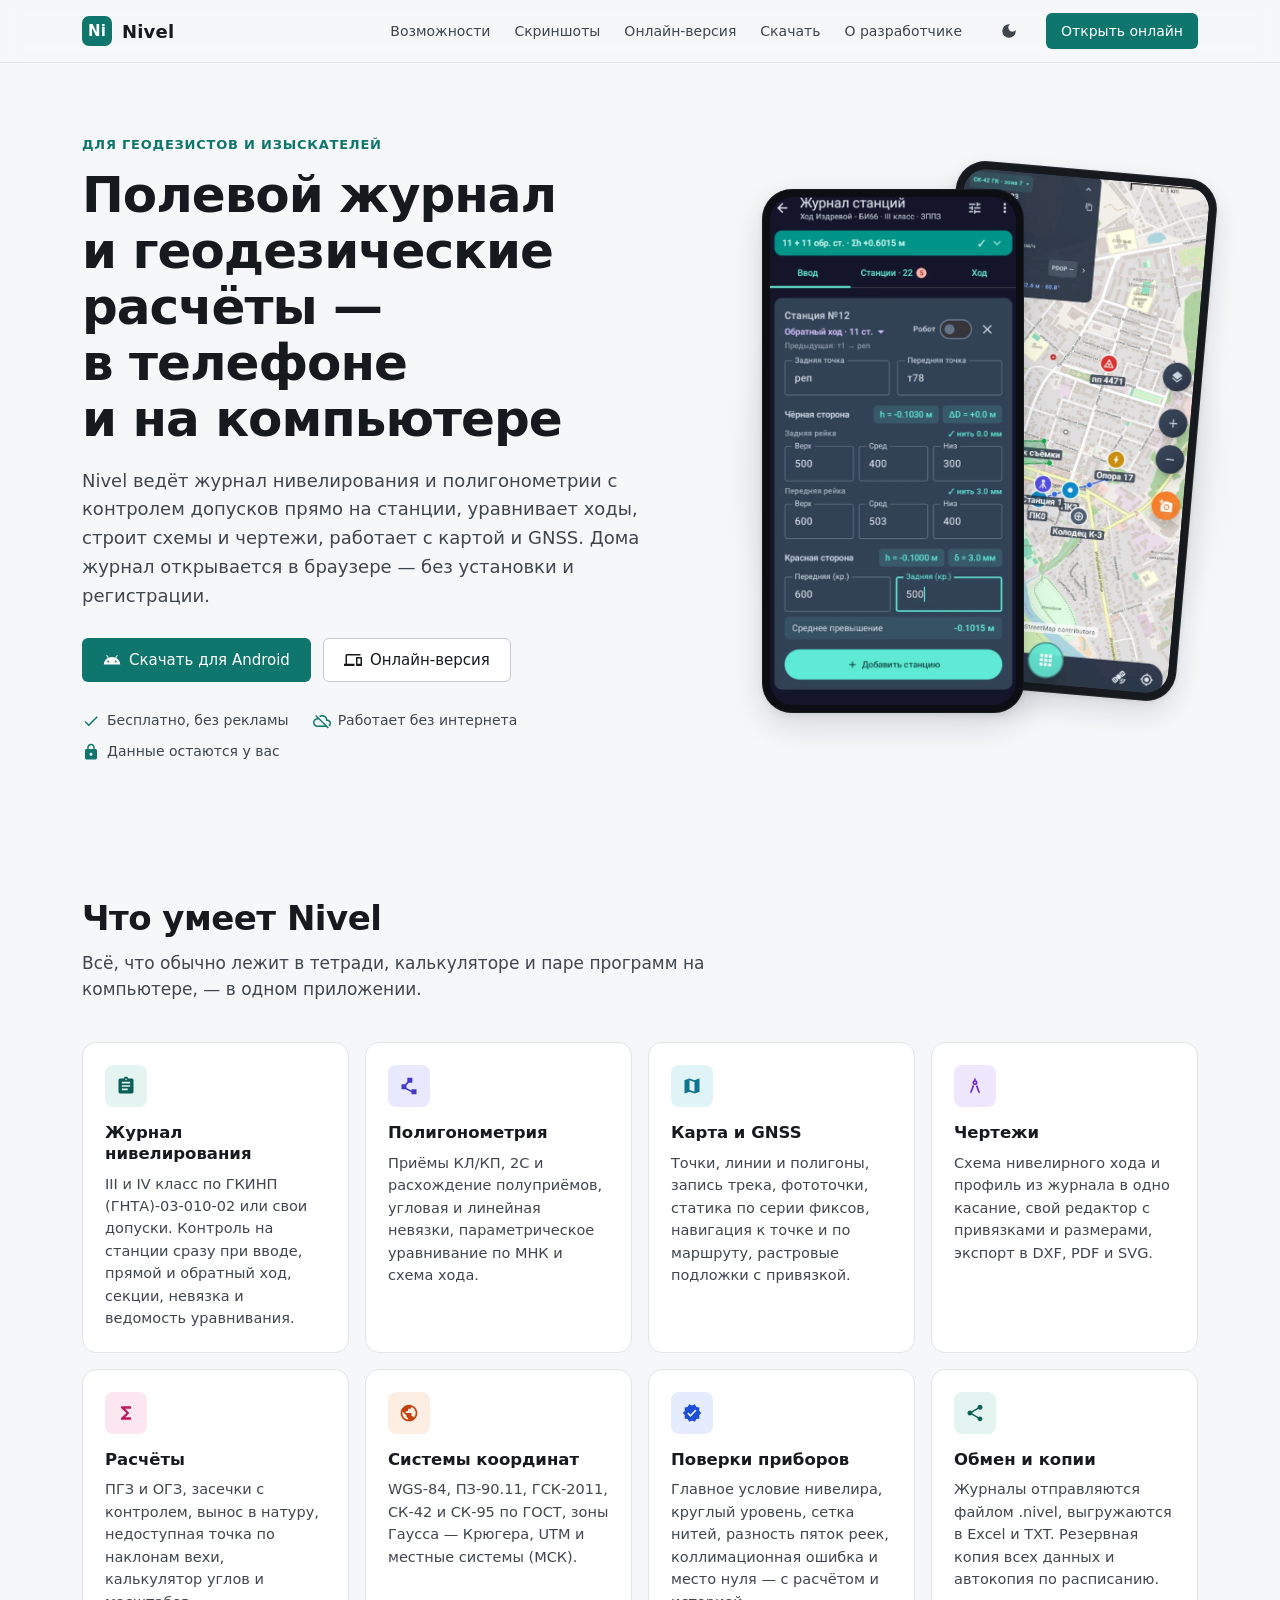
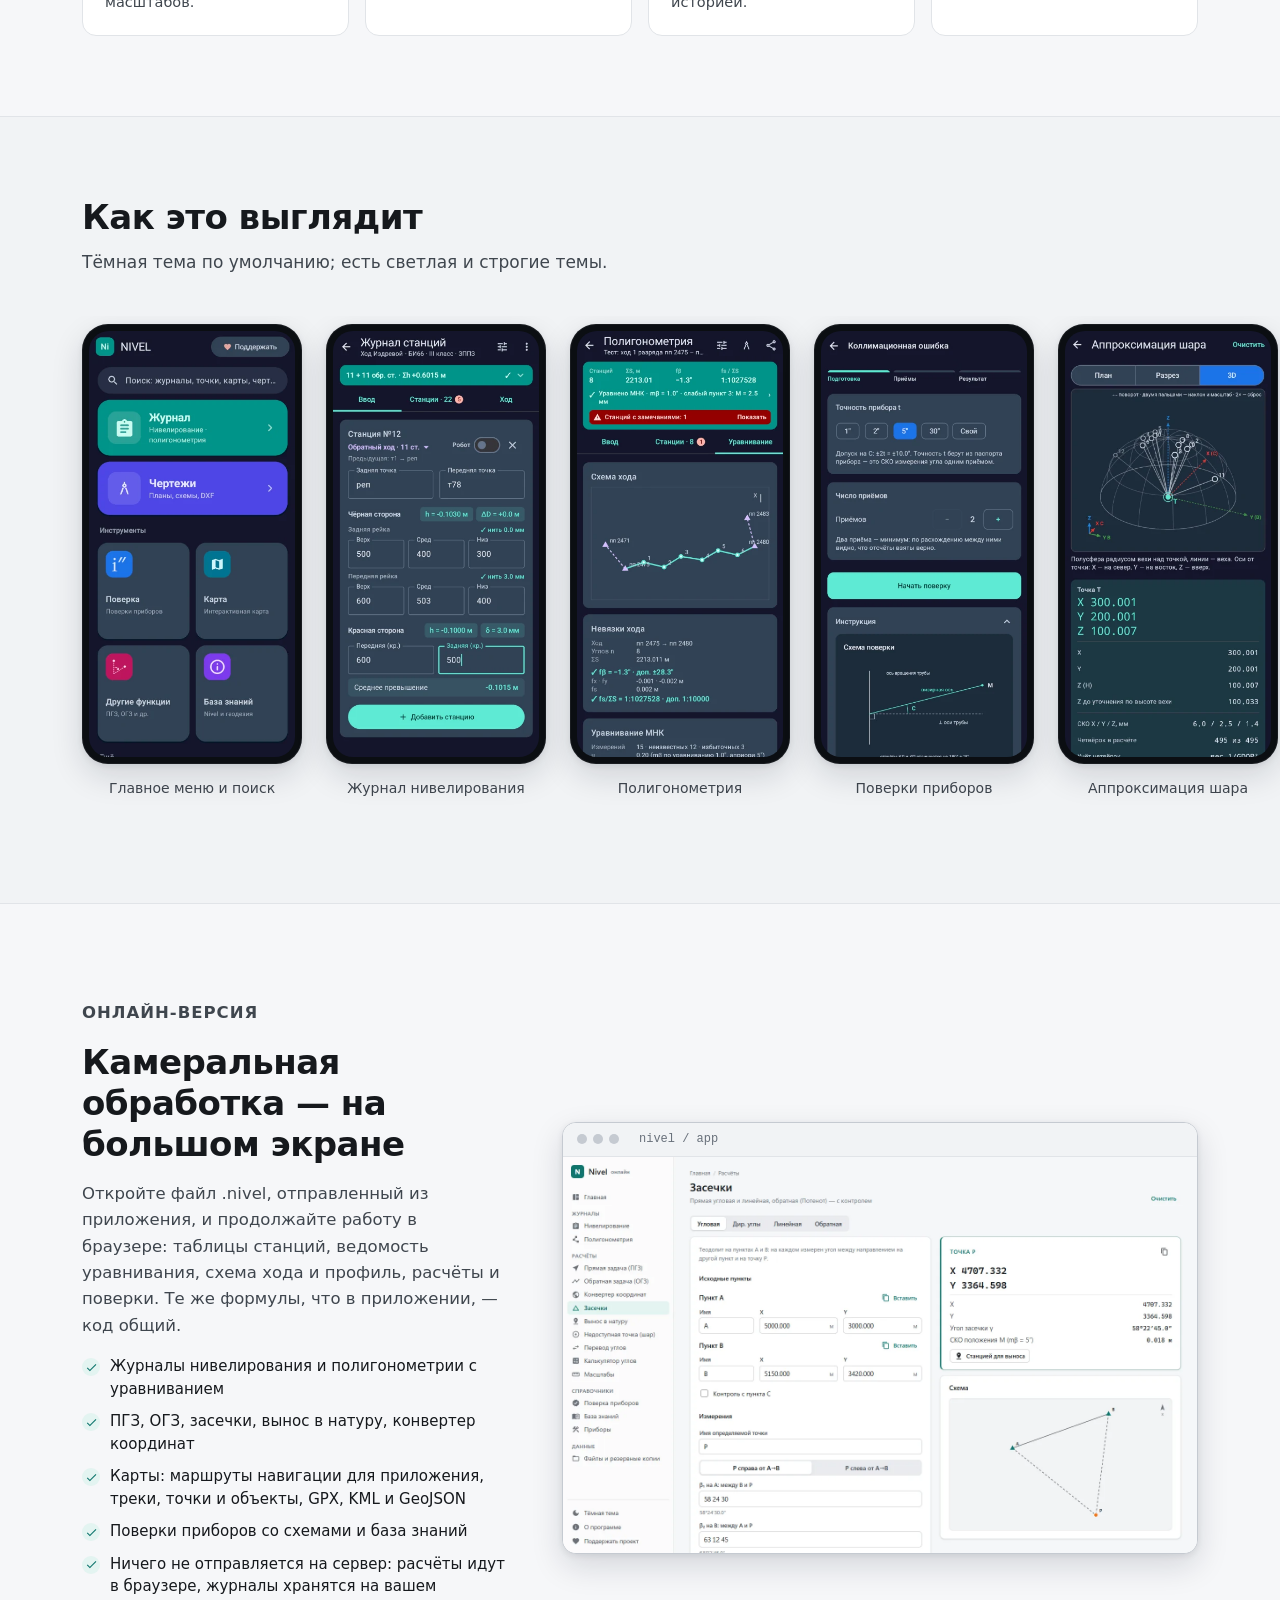
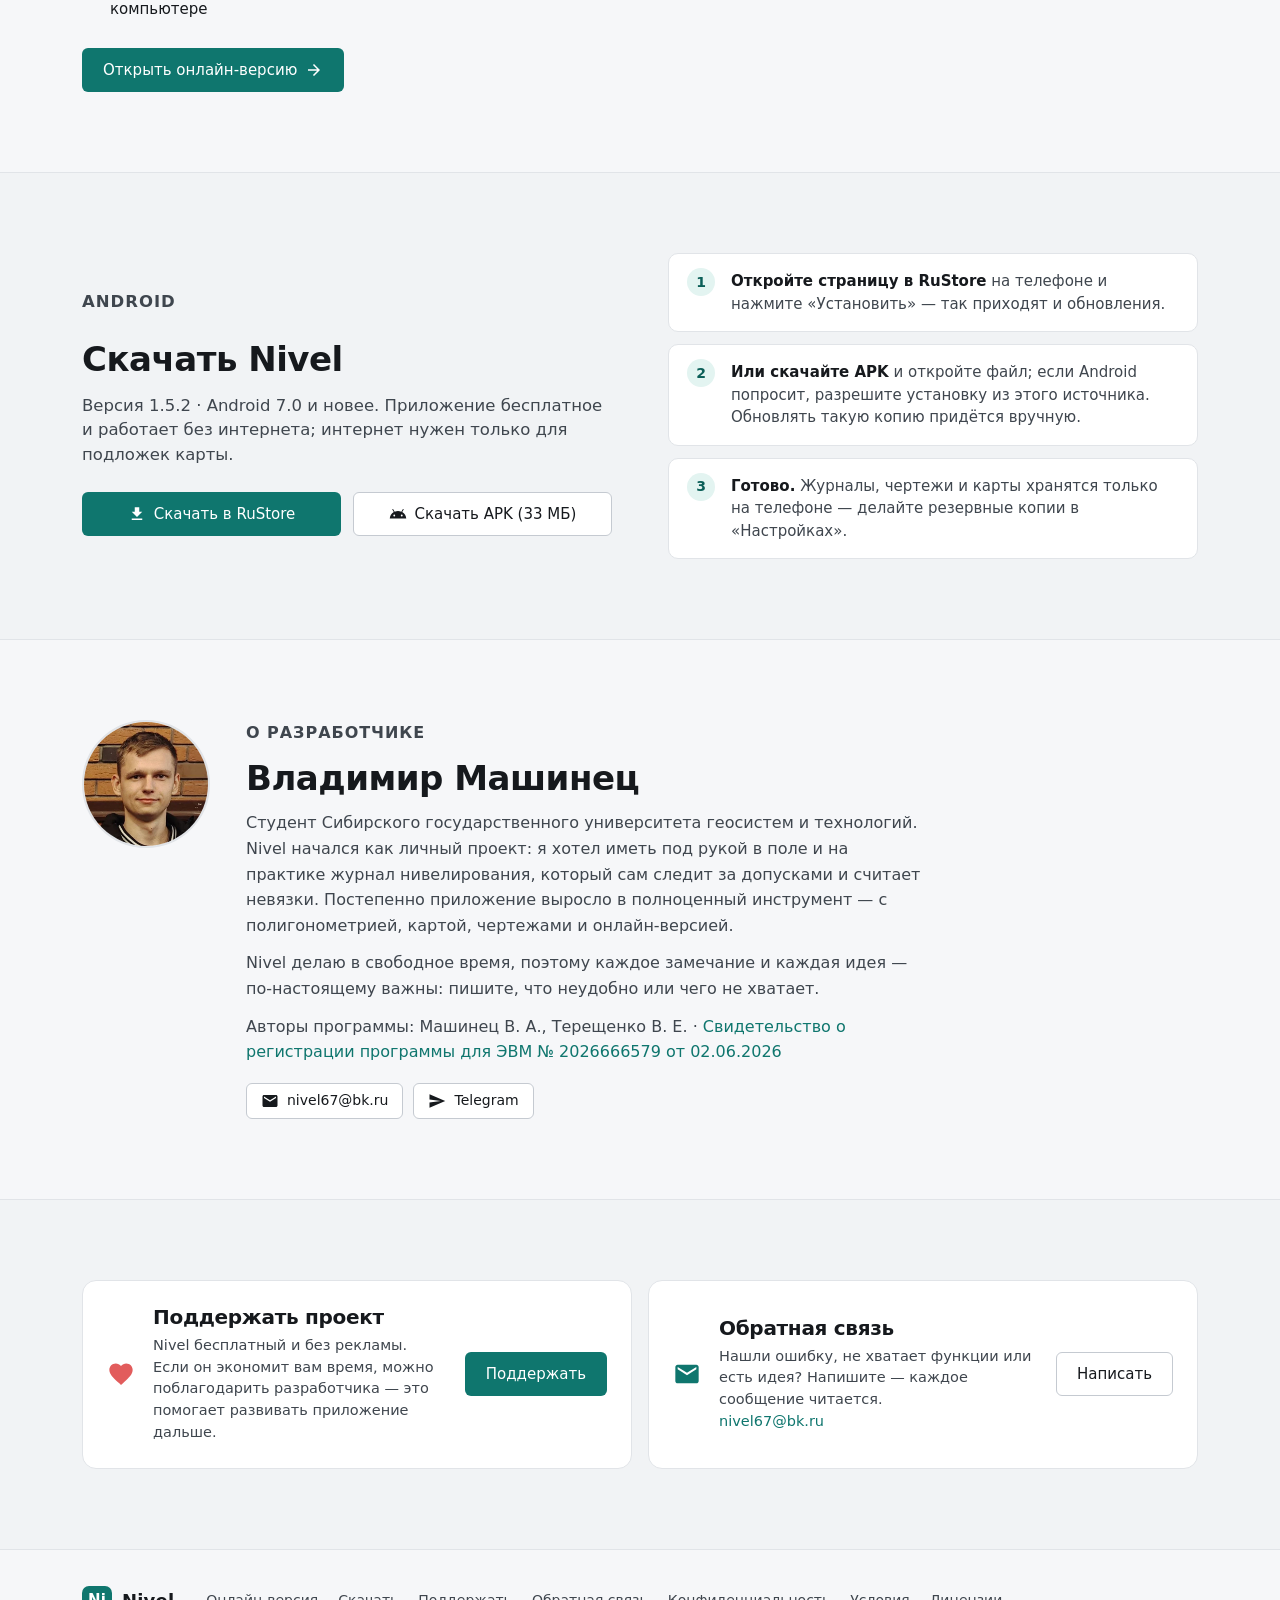
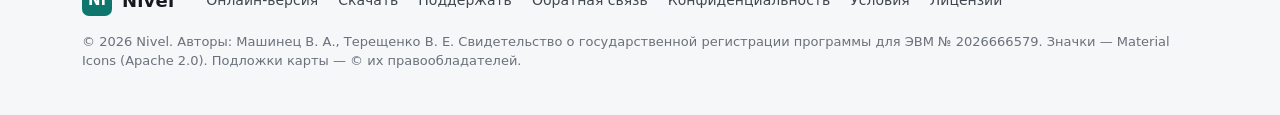
==== commit ccc781b2: "Опубликовать Nivel 1.5.2 и обновлённую веб-карту" ====
--- a/index.html
+++ b/index.html
@@ -182,11 +182,11 @@
       <div>
         <p class="eyebrow">Android</p>
         <h2>Скачать Nivel</h2>
-        <p>Версия 1.5.1 · Android 7.0 и новее. Приложение бесплатное и работает без интернета; интернет нужен только для
+        <p>Версия 1.5.2 · Android 7.0 и новее. Приложение бесплатное и работает без интернета; интернет нужен только для
           подложек карты.</p>
         <div class="row">
           <div class="dl"><a class="btn large" href="https://www.rustore.ru/catalog/app/com.example.nivel30" target="_blank" rel="noopener"><svg class="icon s"><use href="assets/icons.svg#download"/></svg>Скачать в RuStore</a></div>
-          <div class="dl"><a class="btn large tonal" href="https://github.com/Bikbop/nivel-site/releases/latest/download/Nivel.apk" rel="noopener"><svg class="icon s"><use href="assets/icons.svg#android"/></svg>Скачать APK (28 МБ)</a></div>
+          <div class="dl"><a class="btn large tonal" href="https://github.com/Bikbop/nivel-site/releases/download/v1.5.2/Nivel.apk" rel="noopener"><svg class="icon s"><use href="assets/icons.svg#android"/></svg>Скачать APK (33 МБ)</a></div>
         </div>
       </div>
       <ol class="steps">
@@ -235,7 +235,7 @@
         <svg class="icon l"><use href="assets/icons.svg#mail"/></svg>
         <div class="grow">
           <h2>Обратная связь</h2>
-          <p>Нашли ошибку, не хватает функции или есть идея? Напишите — каждое сообщение читается.</p>
+          <p>Нашли ошибку, не хватает функции или есть идея? Напишите — каждое сообщение читается.</p>
           <p><a href="mailto:nivel67@bk.ru">nivel67@bk.ru</a></p>
         </div>
         <a class="btn large tonal" href="mailto:nivel67@bk.ru" target="_blank" rel="noopener">Написать</a>
